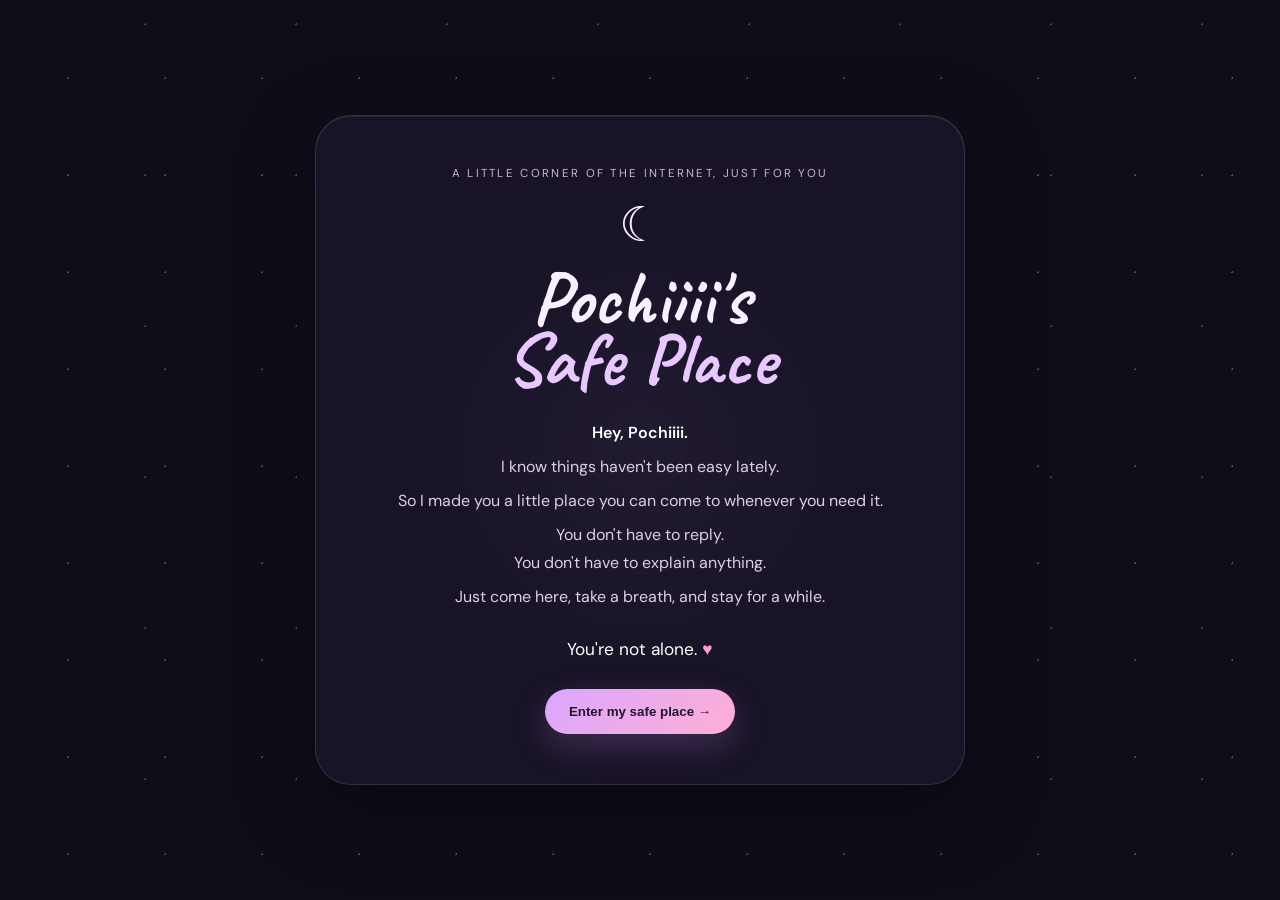
==== index.html @ 07a93d8d "Create Pochiiii's Safe Place" ====
<!doctype html>
<html lang="en">
<head>
  <meta charset="UTF-8" />
  <meta name="viewport" content="width=device-width, initial-scale=1.0" />
  <meta name="theme-color" content="#161224" />
  <title>Pochiiii's Safe Place 🌙</title>
  <link rel="preconnect" href="https://fonts.googleapis.com">
  <link rel="preconnect" href="https://fonts.gstatic.com" crossorigin>
  <link href="https://fonts.googleapis.com/css2?family=Caveat:wght@500;600;700&family=DM+Sans:wght@400;500;600&display=swap" rel="stylesheet">
  <link rel="stylesheet" href="style.css" />
</head>
<body>
  <div class="stars" aria-hidden="true"></div>

  <main id="app">
    <section id="welcome" class="screen active">
      <div class="moon-glow"></div>
      <div class="welcome-card glass">
        <div class="tiny">a little corner of the internet, just for you</div>
        <div class="moon">☾</div>
        <h1>Pochiiii's<br><span>Safe Place</span></h1>
        <p class="lead">Hey, Pochiiii.</p>
        <p>I know things haven't been easy lately.</p>
        <p>So I made you a little place you can come to whenever you need it.</p>
        <p>You don't have to reply.<br>You don't have to explain anything.</p>
        <p>Just come here, take a breath, and stay for a while.</p>
        <p class="heart-line">You're not alone. <span>♥</span></p>
        <button class="primary" data-enter>Enter my safe place <span>→</span></button>
      </div>
    </section>

    <section id="room" class="screen">
      <div class="room-wrap">
        <div class="room-title">
          <span>POCHIiiii's room</span>
          <small>click around · there are little things hidden everywhere</small>
        </div>

        <div class="room">
          <div class="wall"></div>
          <div class="floor"></div>
          <div class="window" data-panel="windowPanel" tabindex="0" role="button">
            <div class="window-sky"><i></i><i></i><i></i><i></i><i></i></div>
            <div class="window-moon">☾</div>
            <div class="window-hills"></div>
          </div>

          <button class="photo photo1" data-panel="galleryPanel" aria-label="Open photos"><img src="assets/photos/photo-01.jpg" alt="Memory placeholder"><span>our little memories</span></button>
          <button class="photo photo2" data-panel="galleryPanel" aria-label="Open photos"><img src="assets/photos/photo-02.jpg" alt="Memory placeholder"></button>
          <button class="photo photo3" data-panel="galleryPanel" aria-label="Open photos"><img src="assets/photos/photo-03.jpg" alt="Memory placeholder"></button>

          <button class="lamp object" data-panel="lampPanel" aria-label="Click lamp">⌁<span>lamp</span></button>

          <div class="desk">
            <button class="letter-box object" data-panel="lettersPanel" aria-label="Open when letters">
              <span class="box-lid">♥</span><span class="box-body"></span>
              <b>open<br>when...</b>
            </button>
            <button class="phone object" data-panel="phonePanel" aria-label="Open phone">
              <span class="phone-screen">♡<small>tap me</small></span>
            </button>
            <button class="notebook object" data-panel="notebookPanel" aria-label="Open notebook">✎<small>little things</small></button>
          </div>

          <button class="teddy object" data-panel="hugPanel" aria-label="Hug the teddy">
            <span class="ear left"></span><span class="ear right"></span><span class="face">•ᴗ•</span><span class="body"></span>
            <small>click me</small>
          </button>

          <div class="rug"></div>
          <div class="plant">🌿</div>
          <div class="fairy-lights">· · · · · · · · ·</div>
        </div>

        <button class="exit" data-back>← leave room</button>
      </div>
    </section>
  </main>

  <div id="overlay" class="overlay">
    <div class="panel-shell">
      <button class="close" data-close aria-label="Close">×</button>
      <div id="panelContent"></div>
    </div>
  </div>

  <template id="lettersTemplate">
    <div class="panel-head"><span class="eyebrow">for the days you need a little extra love</span><h2>Open When…</h2><p>Pick one. Put your headphones on. Take your time. ♡</p></div>
    <div class="letter-grid">
      <button class="envelope" data-audio="crying"><span>♡</span><b>Open when you need to cry</b><small>there's no need to be strong all the time</small></button>
      <button class="envelope" data-audio="hug"><span>🫂</span><b>Open when you need a hug</b><small>a tiny piece of comfort, from me to you</small></button>
      <button class="envelope" data-audio="sleep"><span>☾</span><b>Open when you can't sleep</b><small>let's make the night a little softer</small></button>
      <button class="envelope" data-audio="overthinking"><span>☁</span><b>Open when you're overthinking</b><small>pause. breathe. one thing at a time.</small></button>
      <button class="envelope" data-audio="laugh"><span>✦</span><b>Open when you need to laugh</b><small>warning: stupid memories incoming</small></button>
      <button class="envelope" data-audio="alone"><span>♡</span><b>Open when you feel alone</b><small>you matter more than you know</small></button>
      <button class="envelope" data-audio="motivation"><span>★</span><b>Open when you need motivation</b><small>borrow some belief from me</small></button>
      <button class="envelope" data-audio="miss-us"><span>∞</span><b>Open when you miss our conversations</b><small>for all our nonsense and memories</small></button>
    </div>
    <p class="panel-note">🎧 Each envelope plays your personal voice recording.</p>
  </template>

  <script src="script.js"></script>
</body>
</html>
---- style.css ----
*{box-sizing:border-box}html,body{margin:0;min-height:100%;background:#100d19;color:#f8efff;font-family:"DM Sans",sans-serif}body{overflow-x:hidden}.stars{position:fixed;inset:0;pointer-events:none;background-image:radial-gradient(#fff 1px,transparent 1px),radial-gradient(#f4dfff 1px,transparent 1px);background-size:97px 97px,151px 151px;background-position:20px 30px,70px 100px;opacity:.28;animation:drift 30s linear infinite}@keyframes drift{to{background-position:140px 200px,0 20px}}.screen{display:none;min-height:100vh}.screen.active{display:flex}.glass{background:rgba(30,24,47,.66);border:1px solid rgba(255,255,255,.12);box-shadow:0 25px 80px rgba(0,0,0,.38),inset 0 1px rgba(255,255,255,.07);backdrop-filter:blur(18px)}#welcome{align-items:center;justify-content:center;padding:24px;position:relative;overflow:hidden}.moon-glow{position:absolute;width:500px;height:500px;border-radius:50%;background:radial-gradient(circle,rgba(230,197,255,.13),transparent 65%);filter:blur(8px)}.welcome-card{width:min(650px,100%);padding:50px 42px;border-radius:36px;text-align:center;position:relative;animation:rise .9s ease both}@keyframes rise{from{opacity:0;transform:translateY(25px)}to{opacity:1;transform:none}}.tiny,.eyebrow{font-size:.72rem;text-transform:uppercase;letter-spacing:.2em;color:#c9b8d7}.moon{font-size:3rem;margin:12px}.welcome-card h1{font-family:Caveat,cursive;font-size:4.7rem;line-height:.82;margin:4px 0 28px;font-weight:700}.welcome-card h1 span{color:#e9c8ff}.welcome-card p{line-height:1.7;color:#ddd0e4;margin:7px 0}.welcome-card .lead{font-weight:600;color:#fff}.heart-line{font-size:1.08rem;margin:25px 0!important;color:#fff!important}.heart-line span{color:#ff9dca}.primary{border:0;border-radius:999px;padding:15px 24px;background:linear-gradient(135deg,#d9a7ff,#ffafd4);color:#24152e;font-weight:700;cursor:pointer;box-shadow:0 12px 35px rgba(222,157,255,.2);transition:.25s}.primary:hover{transform:translateY(-3px);box-shadow:0 18px 40px rgba(222,157,255,.32)}.room-wrap{width:min(1180px,100%);margin:auto;padding:28px 18px}.room-title{text-align:center;margin-bottom:15px}.room-title span{font-family:Caveat;font-size:2rem;color:#f1d7ff}.room-title small{display:block;color:#9e90ab;font-size:.7rem;letter-spacing:.08em}.room{position:relative;width:100%;aspect-ratio:16/10;min-height:600px;border-radius:34px;overflow:hidden;border:1px solid rgba(255,255,255,.1);box-shadow:0 30px 90px rgba(0,0,0,.45);background:#20172d}.wall{position:absolute;inset:0 0 35%;background:linear-gradient(145deg,#2a2038,#171326)}.floor{position:absolute;inset:65% 0 0;background:repeating-linear-gradient(90deg,#17111e 0 80px,#1d1527 80px 160px)}.window{position:absolute;right:8%;top:7%;width:27%;height:46%;border:9px solid #3b2b48;border-radius:16px;background:#080917;box-shadow:0 0 50px rgba(117,88,180,.2);cursor:pointer;overflow:hidden}.window-sky{position:absolute;inset:0;background:linear-gradient(#090b1f,#161737)}.window-sky i{position:absolute;width:3px;height:3px;background:#fff;border-radius:50%}.window-sky i:nth-child(1){left:20%;top:20%}.window-sky i:nth-child(2){left:65%;top:30%}.window-sky i:nth-child(3){left:40%;top:48%}.window-sky i:nth-child(4){left:78%;top:65%}.window-sky i:nth-child(5){left:15%;top:68%}.window-moon{position:absolute;right:16%;top:14%;font-size:3rem;color:#f7e8ff}.window-hills{position:absolute;bottom:-8%;left:-10%;width:120%;height:35%;background:#0c0c19;border-radius:50% 50% 0 0}.photo{position:absolute;border:8px solid #f2e8da;background:#eee1d0;padding:0 0 6px;width:15%;box-shadow:0 12px 24px #0005;cursor:pointer;transition:.25s}.photo:hover{transform:scale(1.05) rotate(0deg);z-index:4}.photo img{display:block;width:100%;aspect-ratio:1/1;object-fit:cover;background:#9a7ba5}.photo span{font-family:Caveat;color:#49394b;font-size:1rem}.photo1{left:9%;top:10%;transform:rotate(-7deg)}.photo2{left:25%;top:9%;transform:rotate(5deg)}.photo3{left:18%;top:33%;transform:rotate(-3deg)}.desk{position:absolute;left:8%;bottom:13%;width:53%;height:18%;background:#3a2734;border-radius:12px 12px 4px 4px;box-shadow:0 18px 30px #0005}.desk:after{content:"";position:absolute;left:8%;right:8%;bottom:-45px;height:50px;background:#271b28;clip-path:polygon(0 0,8% 0,12% 100%,4% 100%,96% 100%,88% 0,100% 0,100% 100%,0 100%)}.object{cursor:pointer;border:0;background:none}.letter-box{position:absolute;left:10%;top:-55px;width:120px;height:80px}.box-body{display:block;position:absolute;bottom:0;left:0;width:120px;height:62px;background:#b86b8e;border-radius:7px;box-shadow:0 10px 18px #0004}.box-lid{position:absolute;z-index:2;left:0;top:0;width:120px;height:40px;background:#d18bad;clip-path:polygon(0 0,100% 0,50% 100%);color:#fff;padding-top:8px}.letter-box b{position:relative;z-index:3;color:#fff;font-family:Caveat;font-size:1.05rem;top:31px;display:block;transform:rotate(-3deg)}.phone{position:absolute;right:23%;top:-64px;width:62px;height:110px;border-radius:13px;background:#0d0b12;border:3px solid #4b3a52;box-shadow:0 8px 18px #0007}.phone-screen{display:flex;align-items:center;justify-content:center;flex-direction:column;height:100%;color:#ffb6dc;font-size:1.5rem}.phone-screen small{font-size:.45rem;color:#bcaac5}.notebook{position:absolute;right:7%;top:-50px;width:100px;height:72px;background:#e5c7d5;color:#4b3344;transform:rotate(4deg);font-family:Caveat;font-size:2rem;border-radius:4px}.notebook small{display:block;font-size:.8rem}.teddy{position:absolute;right:11%;bottom:10%;width:130px;height:150px}.teddy .face{position:absolute;left:27px;top:42px;width:76px;height:70px;border-radius:50%;background:#c18a68;color:#39251e;z-index:2;padding-top:22px;font-size:1.2rem}.teddy .body{position:absolute;left:18px;top:87px;width:94px;height:65px;background:#a87357;border-radius:45% 45% 25% 25%}.ear{position:absolute;top:32px;width:30px;height:30px;border-radius:50%;background:#a87357;z-index:1}.ear.left{left:22px}.ear.right{right:22px}.teddy small{position:absolute;bottom:-16px;left:38px;color:#c5a9c9;font-size:.65rem}.lamp{position:absolute;right:8%;top:-105px;color:#f5d4a5;font-size:6rem;transform:rotate(90deg)}.lamp span{display:block;transform:rotate(-90deg);font-size:.6rem;color:#9c8ca5}.plant{position:absolute;left:4%;bottom:5%;font-size:5rem}.rug{position:absolute;left:18%;bottom:3%;width:42%;height:12%;background:#3c2844;border-radius:50%;box-shadow:0 0 0 8px #2a1d30}.fairy-lights{position:absolute;top:3%;left:0;right:0;text-align:center;letter-spacing:28px;color:#f4c9ff;text-shadow:0 0 12px #f4c9ff;font-size:1.2rem}.exit{display:block;margin:18px auto;border:0;background:none;color:#aa9ab5;cursor:pointer}.overlay{position:fixed;inset:0;background:rgba(8,6,14,.82);backdrop-filter:blur(12px);z-index:20;display:none;padding:25px;overflow:auto}.overlay.open{display:block}.panel-shell{width:min(950px,100%);margin:3vh auto;padding:38px;border-radius:30px;background:linear-gradient(145deg,#21182d,#15111f);border:1px solid #ffffff16;box-shadow:0 30px 100px #0008;position:relative}.close{position:absolute;right:18px;top:14px;border:0;background:#ffffff10;color:#fff;width:36px;height:36px;border-radius:50%;font-size:1.5rem;cursor:pointer}.panel-head{text-align:center;margin-bottom:25px}.panel-head h2{font-family:Caveat;font-size:3.5rem;margin:4px 0;color:#f3d8ff}.panel-head p{color:#b8aabd}.letter-grid{display:grid;grid-template-columns:repeat(2,1fr);gap:14px}.envelope{text-align:left;padding:20px;border:1px solid #ffffff12;background:#ffffff07;border-radius:18px;color:#fff;cursor:pointer;transition:.25s}.envelope:hover{transform:translateY(-3px);background:#ffffff0d;border-color:#e0a8ff44}.envelope span{font-size:1.5rem}.envelope b{display:block;margin:9px 0 5px;font-size:.95rem}.envelope small{color:#a99bad;line-height:1.5}.panel-note{text-align:center;color:#9f91a7;font-size:.78rem;margin-top:22px}.gallery{display:grid;grid-template-columns:repeat(2,1fr);gap:18px}.gallery figure{margin:0;background:#ffffff08;padding:10px;border-radius:16px}.gallery img{width:100%;display:block;border-radius:10px}.gallery figcaption{font-family:Caveat;font-size:1.2rem;color:#d6c4dc;padding:8px 3px}.pages{font-family:Caveat;font-size:1.55rem;line-height:1.5;color:#eaddec}.page{padding:25px;border-bottom:1px dashed #ffffff22}.audio-card{max-width:600px;margin:30px auto;text-align:center}.audio-card .big{font-size:4rem}.audio-card h3{font-family:Caveat;font-size:2.5rem;margin:8px}.audio-card audio{width:100%;margin:20px 0}.audio-card p{color:#b9acbf}.big-hug{text-align:center;padding:50px}.big-hug .hug{font-size:7rem;animation:pulse 1.5s ease-in-out infinite}@keyframes pulse{50%{transform:scale(1.12)}}.big-hug h2,.night h2{font-family:Caveat;font-size:3.2rem}.night{min-height:60vh;border-radius:20px;background:radial-gradient(circle at 75% 25%,#8a6ba455,transparent 20%),linear-gradient(#08091b,#17122c);padding:60px 30px;text-align:center;overflow:hidden;position:relative}.night p{max-width:600px;margin:20px auto;color:#d6cadf;line-height:1.8}.chat{max-width:520px;margin:auto;display:grid;gap:10px}.bubble{padding:12px 16px;border-radius:18px;background:#ffffff0b;width:max-content;max-width:85%;text-align:left}.bubble.me{margin-left:auto;background:#b982b922}.tip{color:#988aa0;font-size:.75rem;margin-top:20px}@media(max-width:800px){.room{aspect-ratio:auto;height:700px}.window{width:35%;height:35%}.photo{width:22%}.photo3{left:27%;top:30%}.desk{width:65%}.teddy{right:5%}.plant{font-size:3.5rem}.letter-grid,.gallery{grid-template-columns:1fr}.welcome-card{padding:35px 24px}.welcome-card h1{font-size:3.8rem}.panel-shell{padding:28px 18px}.lamp{display:none}}@media(max-width:500px){.room{height:650px}.photo1{left:6%}.photo2{left:31%}.photo3{left:18%;top:31%}.desk{left:5%;width:72%}.letter-box{transform:scale(.85);transform-origin:left bottom}.phone{right:16%;transform:scale(.85)}.notebook{right:2%;transform:rotate(4deg) scale(.8)}.window{right:5%;width:40%}.teddy{right:0;transform:scale(.8);transform-origin:bottom right}.plant{left:1%;bottom:3%}}
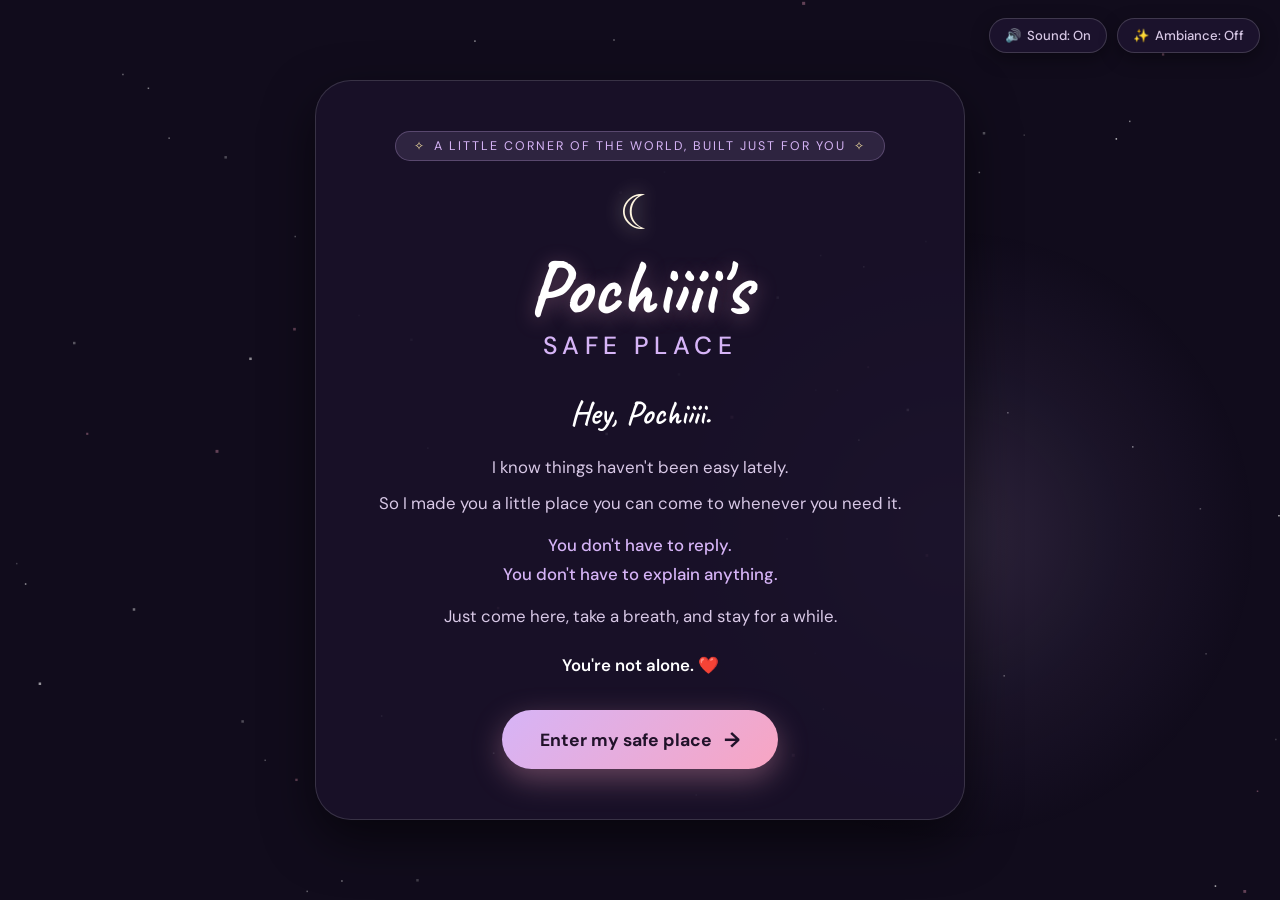
==== commit 6a8150ee: "Rename index (2).html to index.html" ====
--- a/index.html
+++ b/index.html
@@ -1,103 +1,568 @@
-<!doctype html>
+<!DOCTYPE html>
 <html lang="en">
 <head>
   <meta charset="UTF-8" />
-  <meta name="viewport" content="width=device-width, initial-scale=1.0" />
-  <meta name="theme-color" content="#161224" />
-  <title>Pochiiii's Safe Place 🌙</title>
+  <meta name="viewport" content="width=device-width, initial-scale=1.0, maximum-scale=1.0, user-scalable=no" />
+  <meta name="theme-color" content="#120c1f" />
+  <title>🌙 Pochiiii's Safe Place</title>
+
+  <!-- Google Fonts: Caveat (warm handwriting), DM Sans (clean text), Playfair Display (cinematic serif) -->
   <link rel="preconnect" href="https://fonts.googleapis.com">
   <link rel="preconnect" href="https://fonts.gstatic.com" crossorigin>
-  <link href="https://fonts.googleapis.com/css2?family=Caveat:wght@500;600;700&family=DM+Sans:wght@400;500;600&display=swap" rel="stylesheet">
+  <link href="https://fonts.googleapis.com/css2?family=Caveat:wght@500;600;700&family=DM+Sans:ital,wght@0,400;0,500;0,600;0,700;1,400&family=Playfair+Display:ital,wght@0,600;1,400&display=swap" rel="stylesheet">
+
   <link rel="stylesheet" href="style.css" />
 </head>
-<body>
-  <div class="stars" aria-hidden="true"></div>
+<body class="lamp-off">
+  <!-- Interactive Canvas: Twinkling Night Sky & Warm Floating Dust Motes -->
+  <canvas id="starCanvas" class="stars-bg" aria-hidden="true"></canvas>
+
+  <!-- Floating Audio Controls (Top Right) -->
+  <aside class="global-controls" aria-label="Audio and ambiance controls">
+    <button id="soundToggleBtn" class="pill-btn sound-btn" aria-label="Toggle Sound Effects" title="Toggle gentle sound effects">
+      <span class="icon">🔊</span>
+      <span class="label">Sound: On</span>
+    </button>
+    <button id="ambientToggleBtn" class="pill-btn ambient-btn" aria-label="Toggle Night Ambiance" title="Toggle cozy rain & night ambiance">
+      <span class="icon">✨</span>
+      <span class="label">Ambiance: Off</span>
+    </button>
+  </aside>
 
   <main id="app">
-    <section id="welcome" class="screen active">
-      <div class="moon-glow"></div>
-      <div class="welcome-card glass">
-        <div class="tiny">a little corner of the internet, just for you</div>
-        <div class="moon">☾</div>
-        <h1>Pochiiii's<br><span>Safe Place</span></h1>
-        <p class="lead">Hey, Pochiiii.</p>
-        <p>I know things haven't been easy lately.</p>
-        <p>So I made you a little place you can come to whenever you need it.</p>
-        <p>You don't have to reply.<br>You don't have to explain anything.</p>
-        <p>Just come here, take a breath, and stay for a while.</p>
-        <p class="heart-line">You're not alone. <span>♥</span></p>
-        <button class="primary" data-enter>Enter my safe place <span>→</span></button>
+    <!-- ========================================== -->
+    <!-- 1. OPENING SCREEN                          -->
+    <!-- ========================================== -->
+    <section id="welcomeScreen" class="screen active" aria-label="Welcome screen">
+      <div class="moon-ambient-halo" aria-hidden="true"></div>
+
+      <div class="welcome-card glassmorphism">
+        <div class="badge-tag">
+          <span class="sparkle">✧</span>
+          <span>A little corner of the world, built just for you</span>
+          <span class="sparkle">✧</span>
+        </div>
+
+        <div class="crescent-moon-icon" aria-hidden="true">☾</div>
+
+        <h1 class="welcome-title">
+          <span class="handwritten-title">Pochiiii's</span>
+          <span class="serif-title">Safe Place</span>
+        </h1>
+
+        <div class="welcome-text-flow">
+          <p class="greeting-lead">Hey, Pochiiii.</p>
+          <p>I know things haven't been easy lately.</p>
+          <p>So I made you a little place you can come to whenever you need it.</p>
+          <p class="soft-break">You don't have to reply.<br>You don't have to explain anything.</p>
+          <p>Just come here, take a breath, and stay for a while.</p>
+          <p class="comfort-highlight">You're not alone. <span class="heart-pulse">❤️</span></p>
+        </div>
+
+        <button id="enterRoomBtn" class="primary-glow-btn" data-enter aria-label="Enter my safe place">
+          <span class="btn-text">Enter my safe place</span>
+          <span class="btn-arrow">→</span>
+          <span class="btn-shimmer" aria-hidden="true"></span>
+        </button>
       </div>
     </section>
 
-    <section id="room" class="screen">
-      <div class="room-wrap">
-        <div class="room-title">
-          <span>POCHIiiii's room</span>
-          <small>click around · there are little things hidden everywhere</small>
-        </div>
-
-        <div class="room">
-          <div class="wall"></div>
-          <div class="floor"></div>
-          <div class="window" data-panel="windowPanel" tabindex="0" role="button">
-            <div class="window-sky"><i></i><i></i><i></i><i></i><i></i></div>
-            <div class="window-moon">☾</div>
-            <div class="window-hills"></div>
-          </div>
-
-          <button class="photo photo1" data-panel="galleryPanel" aria-label="Open photos"><img src="assets/photos/photo-01.jpg" alt="Memory placeholder"><span>our little memories</span></button>
-          <button class="photo photo2" data-panel="galleryPanel" aria-label="Open photos"><img src="assets/photos/photo-02.jpg" alt="Memory placeholder"></button>
-          <button class="photo photo3" data-panel="galleryPanel" aria-label="Open photos"><img src="assets/photos/photo-03.jpg" alt="Memory placeholder"></button>
-
-          <button class="lamp object" data-panel="lampPanel" aria-label="Click lamp">⌁<span>lamp</span></button>
-
-          <div class="desk">
-            <button class="letter-box object" data-panel="lettersPanel" aria-label="Open when letters">
-              <span class="box-lid">♥</span><span class="box-body"></span>
-              <b>open<br>when...</b>
+    <!-- ========================================== -->
+    <!-- 2. COZY INTERACTIVE ROOM                   -->
+    <!-- ========================================== -->
+    <section id="roomScreen" class="screen" aria-label="Pochiiii's interactive room">
+      <div class="room-wrapper">
+
+        <!-- Room Header Navigation -->
+        <header class="room-nav-header">
+          <div class="room-title-badge">
+            <span class="room-title-text">🌙 Pochiiii's Room</span>
+            <span class="room-subtitle-text">explore by clicking anything in the room · discover little secrets</span>
+          </div>
+          <button id="exitRoomBtn" class="pill-btn back-to-stars-btn" data-back aria-label="Leave room to night sky">
+            <span>← Night sky</span>
+          </button>
+        </header>
+
+        <!-- 3D Diorama Room Stage with Mouse Parallax -->
+        <div id="interactiveRoom" class="room-stage" role="region" aria-label="Interactive cozy room">
+
+          <!-- Layered Architecture & Walls -->
+          <div class="room-architecture" aria-hidden="true">
+            <div class="wall-surface">
+              <div class="wall-wainscoting"></div>
+              <div class="wall-shadow-vignette"></div>
+            </div>
+
+            <!-- Soft Moonlight Ray Cutting Across the Room -->
+            <div class="moonlight-beam"></div>
+
+            <!-- Dynamic Bedside Lamp Ambient Glow -->
+            <div class="lamp-ambient-glow" id="lampGlow"></div>
+
+            <!-- Rich Timber Floor -->
+            <div class="floor-surface">
+              <div class="floor-baseboard"></div>
+              <div class="floor-plank-grid"></div>
+              <div class="floor-reflection-sheen"></div>
+            </div>
+          </div>
+
+          <!-- Hanging Fairy Lights with Warm Flickering Bulbs -->
+          <div class="fairy-lights-banner" aria-hidden="true">
+            <svg class="wire-svg" viewBox="0 0 1000 80" preserveAspectRatio="none">
+              <path d="M0,20 Q250,70 500,28 T1000,32" fill="none" stroke="rgba(255,225,180,0.3)" stroke-width="2"/>
+            </svg>
+            <div class="bulb-cluster" style="left: 10%; top: 30px;"><div class="bulb b1"></div><div class="bulb-halo"></div></div>
+            <div class="bulb-cluster" style="left: 22%; top: 48px;"><div class="bulb b2"></div><div class="bulb-halo"></div></div>
+            <div class="bulb-cluster" style="left: 36%; top: 44px;"><div class="bulb b3"></div><div class="bulb-halo"></div></div>
+            <div class="bulb-cluster" style="left: 50%; top: 28px;"><div class="bulb b4"></div><div class="bulb-halo"></div></div>
+            <div class="bulb-cluster" style="left: 64%; top: 38px;"><div class="bulb b5"></div><div class="bulb-halo"></div></div>
+            <div class="bulb-cluster" style="left: 78%; top: 32px;"><div class="bulb b6"></div><div class="bulb-halo"></div></div>
+            <div class="bulb-cluster" style="left: 90%; top: 29px;"><div class="bulb b7"></div><div class="bulb-halo"></div></div>
+          </div>
+
+          <!-- 1. 🌙 Interactive French Window -->
+          <button class="room-object window-frame" id="objWindow" data-action="open-window" aria-label="Look outside window into peaceful night sky">
+            <div class="window-panes">
+              <div class="window-sky-view">
+                <span class="win-star s1">✦</span>
+                <span class="win-star s2">·</span>
+                <span class="win-star s3">✦</span>
+                <span class="win-star s4">·</span>
+                <div class="win-moon">☾</div>
+                <div class="win-cloud c1"></div>
+                <div class="win-cloud c2"></div>
+                <div class="shooting-star-preview"></div>
+              </div>
+              <div class="window-frame-bars"></div>
+              <div class="window-sill">
+                <div class="window-plant">🌱</div>
+              </div>
+            </div>
+            <span class="object-tooltip">Look outside 🌙</span>
+          </button>
+
+          <!-- 2. 📸 Polaroid Memory Wall (Hung with Clips) -->
+          <div class="photo-wall-cluster" aria-label="Polaroid memory wall">
+            <div class="polaroid-twine-line" aria-hidden="true"></div>
+
+            <button class="polaroid-pin polaroid-1" data-action="open-gallery" aria-label="View photo memories: Late Night Talks">
+              <div class="pin-clip"></div>
+              <div class="polaroid-photo">
+                <img src="assets/photos/photo-01.jpg" alt="Memory preview 1" loading="lazy" />
+              </div>
+              <span class="polaroid-caption">late night talks ♡</span>
             </button>
-            <button class="phone object" data-panel="phonePanel" aria-label="Open phone">
-              <span class="phone-screen">♡<small>tap me</small></span>
+
+            <button class="polaroid-pin polaroid-2" data-action="open-gallery" aria-label="View photo memories: Stargazing">
+              <div class="pin-clip"></div>
+              <div class="polaroid-photo">
+                <img src="assets/photos/photo-02.jpg" alt="Memory preview 2" loading="lazy" />
+              </div>
+              <span class="polaroid-caption">remember this? ✨</span>
             </button>
-            <button class="notebook object" data-panel="notebookPanel" aria-label="Open notebook">✎<small>little things</small></button>
-          </div>
-
-          <button class="teddy object" data-panel="hugPanel" aria-label="Hug the teddy">
-            <span class="ear left"></span><span class="ear right"></span><span class="face">•ᴗ•</span><span class="body"></span>
-            <small>click me</small>
+
+            <button class="polaroid-pin polaroid-3" data-action="open-gallery" aria-label="View photo memories: Sunset ocean">
+              <div class="pin-clip"></div>
+              <div class="polaroid-photo">
+                <img src="assets/photos/photo-04.jpg" alt="Memory preview 3" loading="lazy" />
+              </div>
+              <span class="polaroid-caption">our memories 📸</span>
+            </button>
+          </div>
+
+          <!-- Cozy Wooden Desk with Warm Shadow -->
+          <div class="desk-station" aria-label="Desk area">
+            <div class="desk-surface">
+
+              <!-- 3. 💌 Open When Keepsake Box -->
+              <button class="room-object letter-box" id="objLetters" data-action="open-letters" aria-label="Open When Box with 8 audio letters">
+                <div class="box-lid">
+                  <div class="box-ribbon-bow">🎀</div>
+                </div>
+                <div class="box-casing">
+                  <span class="box-label">Open When...</span>
+                </div>
+                <span class="object-badge">8 notes</span>
+                <span class="object-tooltip">Open When Box 💌</span>
+              </button>
+
+              <!-- 4. 📱 Smartphone with Live Notification Ping -->
+              <button class="room-object desk-phone" id="objPhone" data-action="open-phone" aria-label="Open phone to read our chat">
+                <div class="phone-casing">
+                  <div class="phone-screen-glance">
+                    <span class="chat-notch"></span>
+                    <span class="chat-preview-bubble">“Are you free?”</span>
+                    <span class="chat-dot-ping"></span>
+                  </div>
+                </div>
+                <span class="object-tooltip">Check phone 📱</span>
+              </button>
+
+              <!-- 5. 📖 Notebook ("Little Things") -->
+              <button class="room-object notebook-journal" id="objNotebook" data-action="open-notebook" aria-label="Open Little Things handwritten notebook">
+                <div class="journal-cover">
+                  <span class="journal-ribbon"></span>
+                  <span class="journal-pen">✏️</span>
+                  <div class="journal-label">
+                    <span>Little Things</span>
+                    <small>tap to read</small>
+                  </div>
+                </div>
+                <span class="object-tooltip">Little Things Notebook 📖</span>
+              </button>
+
+              <!-- Steaming Tea Mug -->
+              <div class="desk-decorations" aria-hidden="true">
+                <div class="steaming-cup" title="Warm chamomile tea">
+                  <span class="steam s1">~</span>
+                  <span class="steam s2">~</span>
+                  <span class="cup">🍵</span>
+                </div>
+              </div>
+            </div>
+
+            <div class="desk-drawers" aria-hidden="true">
+              <div class="drawer-handle d1"></div>
+              <div class="drawer-handle d2"></div>
+            </div>
+          </div>
+
+          <!-- 6. 🕯️ Cozy Bedside Lamp (Interactive Lighting Switch) -->
+          <button class="room-object bedside-lamp" id="objLamp" data-action="toggle-lamp" aria-label="Click lamp to switch warm lighting on or off">
+            <div class="lamp-shade">
+              <div class="lamp-bulb-core"></div>
+            </div>
+            <div class="lamp-stand"></div>
+            <div class="lamp-base"></div>
+            <div class="lamp-switch-cord" title="Click to pull switch"></div>
+            <span class="object-tooltip">Lamp (Click to switch light) 🕯️</span>
           </button>
 
-          <div class="rug"></div>
-          <div class="plant">🌿</div>
-          <div class="fairy-lights">· · · · · · · · ·</div>
-        </div>
-
-        <button class="exit" data-back>← leave room</button>
+          <!-- Floating Sticky Note from Lamp (Revealed on click) -->
+          <div class="lamp-sticky-note" id="lampStickyNote" aria-hidden="true">
+            <button class="sticky-close" id="closeStickyBtn" aria-label="Close note">×</button>
+            <div class="sticky-pin">📍</div>
+            <p class="sticky-lead">You're allowed to rest.</p>
+            <p>You don't have to solve everything tonight.</p>
+            <p class="sticky-footer">One small step is still a step. 🌷</p>
+          </div>
+
+          <!-- 7. 🧸 Teddy Bear (Emergency Hug Plush) -->
+          <button class="room-object cuddly-teddy" id="objTeddy" data-action="open-hug" aria-label="Hug the teddy bear">
+            <div class="teddy-ears">
+              <span class="ear left-ear"></span>
+              <span class="ear right-ear"></span>
+            </div>
+            <div class="teddy-head">
+              <span class="eye left-eye">•</span>
+              <span class="teddy-snout">
+                <span class="nose">▲</span>
+                <span class="smile">ᴗ</span>
+              </span>
+              <span class="eye right-eye">•</span>
+              <span class="blush left-blush"></span>
+              <span class="blush right-blush"></span>
+            </div>
+            <div class="teddy-torso">
+              <span class="heart-patch">♡</span>
+            </div>
+            <div class="teddy-paws">
+              <span class="paw left-paw"></span>
+              <span class="paw right-paw"></span>
+            </div>
+            <span class="teddy-bubble-hint">Need a hug? 🫂</span>
+            <span class="object-tooltip">Teddy Bear 🧸</span>
+          </button>
+
+          <!-- Cozy Floor Rug & Potted Fern -->
+          <div class="cozy-rug" aria-hidden="true"></div>
+
+          <div class="floor-plant" aria-hidden="true">
+            <div class="plant-leaves">🌿</div>
+            <div class="plant-pot">🪴</div>
+          </div>
+
+          <!-- 8. ✨ HIDDEN SECRET EASTER EGG (Discreet Star by the Floorboards) -->
+          <button class="hidden-secret-star" id="secretStarObj" data-action="open-secret" aria-label="A tiny mysterious glowing star">
+            <span class="secret-twinkle">✦</span>
+            <span class="object-tooltip">A little secret... ✨</span>
+          </button>
+
+        </div> <!-- /interactiveRoom -->
+
+        <!-- Mobile Touch Shelf for Easy Smartphone Access -->
+        <nav class="mobile-quick-shelf" aria-label="Quick room navigation for mobile">
+          <button class="quick-pill" data-action="open-gallery"><span>📸</span> Photos</button>
+          <button class="quick-pill" data-action="open-letters"><span>💌</span> Open When</button>
+          <button class="quick-pill" data-action="open-notebook"><span>📖</span> Notebook</button>
+          <button class="quick-pill" data-action="open-phone"><span>📱</span> Chat</button>
+          <button class="quick-pill" data-action="open-hug"><span>🧸</span> Hug</button>
+          <button class="quick-pill" data-action="open-window"><span>🌙</span> Window</button>
+        </nav>
+
       </div>
     </section>
   </main>
 
-  <div id="overlay" class="overlay">
-    <div class="panel-shell">
-      <button class="close" data-close aria-label="Close">×</button>
-      <div id="panelContent"></div>
+  <!-- ========================================== -->
+  <!-- MODALS & FULL-SCREEN OVERLAYS              -->
+  <!-- ========================================== -->
+  <div id="modalOverlay" class="modal-overlay" aria-hidden="true">
+    <div class="modal-container" role="dialog" aria-modal="true">
+      <button class="modal-close-btn" id="modalCloseBtn" aria-label="Close modal">×</button>
+      <div id="modalDynamicBody" class="modal-body"></div>
     </div>
   </div>
 
+  <!-- Floating Heart Shower Container (For Teddy Hug) -->
+  <div id="heartContainer" class="heart-burst-layer" aria-hidden="true"></div>
+
+  <!-- ========================================== -->
+  <!-- TEMPLATES FOR DYNAMIC EXPERIENCES          -->
+  <!-- ========================================== -->
+
+  <!-- Template: Memory Scrapbook Gallery -->
+  <template id="galleryTemplate">
+    <div class="gallery-experience">
+      <div class="experience-header">
+        <span class="eyebrow-chip">✦ Scrapbook Of Us ✦</span>
+        <h2 class="handwritten-heading">Memory Wall</h2>
+        <p class="experience-subtext">Clicking a photo brought you here. Take your time and scroll slowly through these little pieces of warmth. ♡</p>
+      </div>
+
+      <div class="scrapbook-gallery-flow" id="scrapbookContainer"></div>
+
+      <p class="scrapbook-footer-note">
+        ✨ <em>"The best memories never fade — they keep us warm whenever the world feels a little cold."</em>
+      </p>
+    </div>
+  </template>
+
+  <!-- Template: Open When 8 Envelopes Box -->
   <template id="lettersTemplate">
-    <div class="panel-head"><span class="eyebrow">for the days you need a little extra love</span><h2>Open When…</h2><p>Pick one. Put your headphones on. Take your time. ♡</p></div>
-    <div class="letter-grid">
-      <button class="envelope" data-audio="crying"><span>♡</span><b>Open when you need to cry</b><small>there's no need to be strong all the time</small></button>
-      <button class="envelope" data-audio="hug"><span>🫂</span><b>Open when you need a hug</b><small>a tiny piece of comfort, from me to you</small></button>
-      <button class="envelope" data-audio="sleep"><span>☾</span><b>Open when you can't sleep</b><small>let's make the night a little softer</small></button>
-      <button class="envelope" data-audio="overthinking"><span>☁</span><b>Open when you're overthinking</b><small>pause. breathe. one thing at a time.</small></button>
-      <button class="envelope" data-audio="laugh"><span>✦</span><b>Open when you need to laugh</b><small>warning: stupid memories incoming</small></button>
-      <button class="envelope" data-audio="alone"><span>♡</span><b>Open when you feel alone</b><small>you matter more than you know</small></button>
-      <button class="envelope" data-audio="motivation"><span>★</span><b>Open when you need motivation</b><small>borrow some belief from me</small></button>
-      <button class="envelope" data-audio="miss-us"><span>∞</span><b>Open when you miss our conversations</b><small>for all our nonsense and memories</small></button>
-    </div>
-    <p class="panel-note">🎧 Each envelope plays your personal voice recording.</p>
+    <div class="letters-experience">
+      <div class="experience-header">
+        <span class="eyebrow-chip">✦ For The Days You Need A Little Extra Love ✦</span>
+        <h2 class="handwritten-heading">Open When…</h2>
+        <p class="experience-subtext">Pick the one your heart needs most right now. Put your headphones on, take a deep breath, and let these words be with you. ♡</p>
+      </div>
+
+      <div class="envelopes-grid" id="envelopesGrid"></div>
+
+      <div class="letters-reminder-banner">
+        <span class="headphone-icon">🎧</span>
+        <span>Each envelope opens a private voice note recorded just for you.</span>
+      </div>
+    </div>
+  </template>
+
+  <!-- Template: Dedicated Voice Note Player Screen -->
+  <template id="audioPlayerTemplate">
+    <div class="audio-experience">
+      <button class="back-to-envelopes-btn" id="backToEnvelopesBtn" aria-label="Back to envelopes">
+        ← Back to envelopes
+      </button>
+
+      <div class="voice-card glassmorphism">
+        <div class="envelope-badge-icon" id="audioIcon">💌</div>
+        <span class="eyebrow-chip">Personal Voice Note</span>
+        <h3 class="handwritten-heading-medium" id="audioTitle">Open When You Need A Hug</h3>
+
+        <div class="personal-audio-message" id="audioPersonalMessage">
+          "Take your time. Put your headphones on. I'm right here with you. ♡"
+        </div>
+
+        <!-- Canvas Audio Waveform Visualizer -->
+        <div class="waveform-container">
+          <canvas id="waveformCanvas" width="480" height="90" aria-label="Audio visualizer waveform"></canvas>
+        </div>
+
+        <!-- Custom Audio Player Controller -->
+        <div class="custom-player-controls">
+          <audio id="actualAudio" preload="none"></audio>
+
+          <div class="playback-timeline">
+            <span class="time-label" id="currentTimeLabel">0:00</span>
+            <div class="progress-bar-wrapper" id="progressTrack">
+              <div class="progress-fill" id="progressFill"></div>
+              <div class="progress-scrubber" id="progressScrubber"></div>
+            </div>
+            <span class="time-label" id="durationTimeLabel">0:00</span>
+          </div>
+
+          <div class="player-button-row">
+            <button class="player-action-btn secondary" id="restartAudioBtn" title="Restart recording">
+              ↺ 0s
+            </button>
+
+            <button class="player-action-btn play-main" id="playPauseAudioBtn" aria-label="Play voice note">
+              <span id="playIcon">▶</span>
+            </button>
+
+            <button class="player-action-btn secondary" id="audioSpeedBtn" title="Audio Speed">
+              1.0x
+            </button>
+          </div>
+
+          <div class="audio-status-feedback" id="audioStatusFeedback">
+            <small>Click Play to listen. (If your MP3 file is still to be added, a gentle synthesizer lullaby plays as a cozy placeholder!)</small>
+          </div>
+        </div>
+
+        <p class="voice-signoff">♡ from your best friend</p>
+      </div>
+    </div>
+  </template>
+
+  <!-- Template: Teddy Bear Internet Hug -->
+  <template id="hugTemplate">
+    <div class="hug-experience">
+      <div class="hug-teddy-visual">
+        <div class="giant-cuddly-teddy">
+          <div class="teddy-face-large">
+            <span class="hug-eyes">•ᴗ•</span>
+            <span class="hug-blush"></span>
+          </div>
+          <div class="hug-arms hugging"></div>
+        </div>
+      </div>
+
+      <div class="hug-text-block">
+        <h2 class="handwritten-heading">Come here, Pochiiii. 🫂</h2>
+        <p class="hug-lead">Consider this your emergency internet hug.</p>
+        <p class="hug-body">
+          You don't have to carry the whole world on your shoulders today.
+          Take a deep breath, loosen your jaw, drop your shoulders, and stay right here as long as you need.
+        </p>
+        <p class="hug-comfort">You are safe. You are cared for. Always. ♡</p>
+      </div>
+
+      <button id="sendAnotherHugBtn" class="primary-glow-btn hug-btn">
+        <span>Send more warmth & hugs 💕</span>
+      </button>
+    </div>
+  </template>
+
+  <!-- Template: Little Things Notebook -->
+  <template id="notebookTemplate">
+    <div class="notebook-experience">
+      <div class="notebook-spine-binding"></div>
+      <div class="notebook-booklet">
+        <div class="notebook-header-bar">
+          <span class="doodle-flower">🌸</span>
+          <h2 class="handwritten-heading notebook-title">Little Things</h2>
+          <span class="doodle-stars">✨</span>
+        </div>
+
+        <p class="notebook-instruction">Things I hope you keep in your heart, especially on the harder days:</p>
+
+        <div class="notebook-ruled-pages" id="notebookPagesContainer"></div>
+
+        <div class="notebook-footer-doodle">
+          <span>✎ written with love, always.</span>
+        </div>
+      </div>
+    </div>
+  </template>
+
+  <!-- Template: Phone Chat Simulator -->
+  <template id="phoneTemplate">
+    <div class="phone-experience">
+      <div class="phone-device-shell">
+        <div class="phone-top-bar">
+          <span class="phone-time" id="chatTimeNow">11:11</span>
+          <div class="phone-speaker-camera"></div>
+          <span class="phone-battery">100% 🔋</span>
+        </div>
+
+        <div class="chat-app-header">
+          <div class="chat-avatar">🧸</div>
+          <div class="chat-contact-info">
+            <span class="contact-name">akhiiiiii 🫂</span>
+            <span class="contact-status" id="chatStatusText">online</span>
+          </div>
+        </div>
+
+        <div class="chat-messages-container" id="chatMessagesContainer"></div>
+
+        <div class="chat-typing-indicator" id="chatTypingIndicator">
+          <span class="typing-dot"></span>
+          <span class="typing-dot"></span>
+          <span class="typing-dot"></span>
+          <small>typing...</small>
+        </div>
+
+        <div class="chat-input-bar">
+          <div class="fake-input-box">
+            <span>Always here to listen...</span>
+          </div>
+          <button class="fake-send-btn" id="replayChatBtn" title="Replay conversation">↺</button>
+        </div>
+      </div>
+
+      <p class="phone-customize-hint">
+        💡 <em>This conversation is easily customized in <code>script.js</code> with your own inside jokes!</em>
+      </p>
+    </div>
+  </template>
+
+  <!-- Template: Peaceful Window Night Scene -->
+  <template id="windowTemplate">
+    <div class="peaceful-window-experience">
+      <div class="night-sky-canopy">
+        <div class="night-moon-large">☾</div>
+        <div class="night-shooting-star n1"></div>
+        <div class="night-shooting-star n2"></div>
+        <div class="floating-nebula-mist"></div>
+      </div>
+
+      <div class="night-calm-content">
+        <span class="eyebrow-chip">✦ Peaceful Starlight ✦</span>
+        <h2 class="handwritten-heading">Stay here for a minute.</h2>
+
+        <div class="night-reflections">
+          <p class="fade-line line-1">Put your phone down for a second.</p>
+          <p class="fade-line line-2">Take a slow, deep breath.</p>
+          <p class="fade-line line-3">Look at the quiet sky.</p>
+          <p class="fade-line line-4">You don't have to figure out tomorrow tonight.</p>
+          <p class="fade-line line-5 highlight-night">Whatever today was, it is allowed to end here.</p>
+        </div>
+
+        <!-- Calming Guided Breathing Circle -->
+        <div class="breathing-guide-box">
+          <div class="breathing-circle-pacer" id="breathingCircle">
+            <span class="breathing-instruction-text" id="breathingText">Breathe in...</span>
+          </div>
+          <small class="breathing-subtext">Slow, gentle breaths. 4s Inhale · 4s Hold · 4s Exhale</small>
+        </div>
+      </div>
+    </div>
+  </template>
+
+  <!-- Template: Hidden Secret Constellation Scene -->
+  <template id="secretTemplate">
+    <div class="secret-experience">
+      <div class="secret-starfield">
+        <div class="secret-constellation"></div>
+      </div>
+
+      <div class="secret-letter-card glassmorphism">
+        <div class="secret-badge">✦ You found our little secret ✦</div>
+
+        <div class="secret-letter-body">
+          <p class="secret-stanza">If life feels heavy right now,<br>you don't have to carry everything today.</p>
+          <p class="secret-stanza">Take it one day at a time.</p>
+          <p class="secret-stanza">And whenever you need a little corner of the world where you're understood...</p>
+          <p class="secret-stanza emphasis">you know where to find me. 🫶</p>
+        </div>
+
+        <div class="secret-signoff-line" id="secretSignoff">
+          — Your idiot best friend ❤️
+        </div>
+      </div>
+    </div>
   </template>
 
   <script src="script.js"></script>
--- a/style.css
+++ b/style.css
@@ -1 +1,2516 @@
-*{box-sizing:border-box}html,body{margin:0;min-height:100%;background:#100d19;color:#f8efff;font-family:"DM Sans",sans-serif}body{overflow-x:hidden}.stars{position:fixed;inset:0;pointer-events:none;background-image:radial-gradient(#fff 1px,transparent 1px),radial-gradient(#f4dfff 1px,transparent 1px);background-size:97px 97px,151px 151px;background-position:20px 30px,70px 100px;opacity:.28;animation:drift 30s linear infinite}@keyframes drift{to{background-position:140px 200px,0 20px}}.screen{display:none;min-height:100vh}.screen.active{display:flex}.glass{background:rgba(30,24,47,.66);border:1px solid rgba(255,255,255,.12);box-shadow:0 25px 80px rgba(0,0,0,.38),inset 0 1px rgba(255,255,255,.07);backdrop-filter:blur(18px)}#welcome{align-items:center;justify-content:center;padding:24px;position:relative;overflow:hidden}.moon-glow{position:absolute;width:500px;height:500px;border-radius:50%;background:radial-gradient(circle,rgba(230,197,255,.13),transparent 65%);filter:blur(8px)}.welcome-card{width:min(650px,100%);padding:50px 42px;border-radius:36px;text-align:center;position:relative;animation:rise .9s ease both}@keyframes rise{from{opacity:0;transform:translateY(25px)}to{opacity:1;transform:none}}.tiny,.eyebrow{font-size:.72rem;text-transform:uppercase;letter-spacing:.2em;color:#c9b8d7}.moon{font-size:3rem;margin:12px}.welcome-card h1{font-family:Caveat,cursive;font-size:4.7rem;line-height:.82;margin:4px 0 28px;font-weight:700}.welcome-card h1 span{color:#e9c8ff}.welcome-card p{line-height:1.7;color:#ddd0e4;margin:7px 0}.welcome-card .lead{font-weight:600;color:#fff}.heart-line{font-size:1.08rem;margin:25px 0!important;color:#fff!important}.heart-line span{color:#ff9dca}.primary{border:0;border-radius:999px;padding:15px 24px;background:linear-gradient(135deg,#d9a7ff,#ffafd4);color:#24152e;font-weight:700;cursor:pointer;box-shadow:0 12px 35px rgba(222,157,255,.2);transition:.25s}.primary:hover{transform:translateY(-3px);box-shadow:0 18px 40px rgba(222,157,255,.32)}.room-wrap{width:min(1180px,100%);margin:auto;padding:28px 18px}.room-title{text-align:center;margin-bottom:15px}.room-title span{font-family:Caveat;font-size:2rem;color:#f1d7ff}.room-title small{display:block;color:#9e90ab;font-size:.7rem;letter-spacing:.08em}.room{position:relative;width:100%;aspect-ratio:16/10;min-height:600px;border-radius:34px;overflow:hidden;border:1px solid rgba(255,255,255,.1);box-shadow:0 30px 90px rgba(0,0,0,.45);background:#20172d}.wall{position:absolute;inset:0 0 35%;background:linear-gradient(145deg,#2a2038,#171326)}.floor{position:absolute;inset:65% 0 0;background:repeating-linear-gradient(90deg,#17111e 0 80px,#1d1527 80px 160px)}.window{position:absolute;right:8%;top:7%;width:27%;height:46%;border:9px solid #3b2b48;border-radius:16px;background:#080917;box-shadow:0 0 50px rgba(117,88,180,.2);cursor:pointer;overflow:hidden}.window-sky{position:absolute;inset:0;background:linear-gradient(#090b1f,#161737)}.window-sky i{position:absolute;width:3px;height:3px;background:#fff;border-radius:50%}.window-sky i:nth-child(1){left:20%;top:20%}.window-sky i:nth-child(2){left:65%;top:30%}.window-sky i:nth-child(3){left:40%;top:48%}.window-sky i:nth-child(4){left:78%;top:65%}.window-sky i:nth-child(5){left:15%;top:68%}.window-moon{position:absolute;right:16%;top:14%;font-size:3rem;color:#f7e8ff}.window-hills{position:absolute;bottom:-8%;left:-10%;width:120%;height:35%;background:#0c0c19;border-radius:50% 50% 0 0}.photo{position:absolute;border:8px solid #f2e8da;background:#eee1d0;padding:0 0 6px;width:15%;box-shadow:0 12px 24px #0005;cursor:pointer;transition:.25s}.photo:hover{transform:scale(1.05) rotate(0deg);z-index:4}.photo img{display:block;width:100%;aspect-ratio:1/1;object-fit:cover;background:#9a7ba5}.photo span{font-family:Caveat;color:#49394b;font-size:1rem}.photo1{left:9%;top:10%;transform:rotate(-7deg)}.photo2{left:25%;top:9%;transform:rotate(5deg)}.photo3{left:18%;top:33%;transform:rotate(-3deg)}.desk{position:absolute;left:8%;bottom:13%;width:53%;height:18%;background:#3a2734;border-radius:12px 12px 4px 4px;box-shadow:0 18px 30px #0005}.desk:after{content:"";position:absolute;left:8%;right:8%;bottom:-45px;height:50px;background:#271b28;clip-path:polygon(0 0,8% 0,12% 100%,4% 100%,96% 100%,88% 0,100% 0,100% 100%,0 100%)}.object{cursor:pointer;border:0;background:none}.letter-box{position:absolute;left:10%;top:-55px;width:120px;height:80px}.box-body{display:block;position:absolute;bottom:0;left:0;width:120px;height:62px;background:#b86b8e;border-radius:7px;box-shadow:0 10px 18px #0004}.box-lid{position:absolute;z-index:2;left:0;top:0;width:120px;height:40px;background:#d18bad;clip-path:polygon(0 0,100% 0,50% 100%);color:#fff;padding-top:8px}.letter-box b{position:relative;z-index:3;color:#fff;font-family:Caveat;font-size:1.05rem;top:31px;display:block;transform:rotate(-3deg)}.phone{position:absolute;right:23%;top:-64px;width:62px;height:110px;border-radius:13px;background:#0d0b12;border:3px solid #4b3a52;box-shadow:0 8px 18px #0007}.phone-screen{display:flex;align-items:center;justify-content:center;flex-direction:column;height:100%;color:#ffb6dc;font-size:1.5rem}.phone-screen small{font-size:.45rem;color:#bcaac5}.notebook{position:absolute;right:7%;top:-50px;width:100px;height:72px;background:#e5c7d5;color:#4b3344;transform:rotate(4deg);font-family:Caveat;font-size:2rem;border-radius:4px}.notebook small{display:block;font-size:.8rem}.teddy{position:absolute;right:11%;bottom:10%;width:130px;height:150px}.teddy .face{position:absolute;left:27px;top:42px;width:76px;height:70px;border-radius:50%;background:#c18a68;color:#39251e;z-index:2;padding-top:22px;font-size:1.2rem}.teddy .body{position:absolute;left:18px;top:87px;width:94px;height:65px;background:#a87357;border-radius:45% 45% 25% 25%}.ear{position:absolute;top:32px;width:30px;height:30px;border-radius:50%;background:#a87357;z-index:1}.ear.left{left:22px}.ear.right{right:22px}.teddy small{position:absolute;bottom:-16px;left:38px;color:#c5a9c9;font-size:.65rem}.lamp{position:absolute;right:8%;top:-105px;color:#f5d4a5;font-size:6rem;transform:rotate(90deg)}.lamp span{display:block;transform:rotate(-90deg);font-size:.6rem;color:#9c8ca5}.plant{position:absolute;left:4%;bottom:5%;font-size:5rem}.rug{position:absolute;left:18%;bottom:3%;width:42%;height:12%;background:#3c2844;border-radius:50%;box-shadow:0 0 0 8px #2a1d30}.fairy-lights{position:absolute;top:3%;left:0;right:0;text-align:center;letter-spacing:28px;color:#f4c9ff;text-shadow:0 0 12px #f4c9ff;font-size:1.2rem}.exit{display:block;margin:18px auto;border:0;background:none;color:#aa9ab5;cursor:pointer}.overlay{position:fixed;inset:0;background:rgba(8,6,14,.82);backdrop-filter:blur(12px);z-index:20;display:none;padding:25px;overflow:auto}.overlay.open{display:block}.panel-shell{width:min(950px,100%);margin:3vh auto;padding:38px;border-radius:30px;background:linear-gradient(145deg,#21182d,#15111f);border:1px solid #ffffff16;box-shadow:0 30px 100px #0008;position:relative}.close{position:absolute;right:18px;top:14px;border:0;background:#ffffff10;color:#fff;width:36px;height:36px;border-radius:50%;font-size:1.5rem;cursor:pointer}.panel-head{text-align:center;margin-bottom:25px}.panel-head h2{font-family:Caveat;font-size:3.5rem;margin:4px 0;color:#f3d8ff}.panel-head p{color:#b8aabd}.letter-grid{display:grid;grid-template-columns:repeat(2,1fr);gap:14px}.envelope{text-align:left;padding:20px;border:1px solid #ffffff12;background:#ffffff07;border-radius:18px;color:#fff;cursor:pointer;transition:.25s}.envelope:hover{transform:translateY(-3px);background:#ffffff0d;border-color:#e0a8ff44}.envelope span{font-size:1.5rem}.envelope b{display:block;margin:9px 0 5px;font-size:.95rem}.envelope small{color:#a99bad;line-height:1.5}.panel-note{text-align:center;color:#9f91a7;font-size:.78rem;margin-top:22px}.gallery{display:grid;grid-template-columns:repeat(2,1fr);gap:18px}.gallery figure{margin:0;background:#ffffff08;padding:10px;border-radius:16px}.gallery img{width:100%;display:block;border-radius:10px}.gallery figcaption{font-family:Caveat;font-size:1.2rem;color:#d6c4dc;padding:8px 3px}.pages{font-family:Caveat;font-size:1.55rem;line-height:1.5;color:#eaddec}.page{padding:25px;border-bottom:1px dashed #ffffff22}.audio-card{max-width:600px;margin:30px auto;text-align:center}.audio-card .big{font-size:4rem}.audio-card h3{font-family:Caveat;font-size:2.5rem;margin:8px}.audio-card audio{width:100%;margin:20px 0}.audio-card p{color:#b9acbf}.big-hug{text-align:center;padding:50px}.big-hug .hug{font-size:7rem;animation:pulse 1.5s ease-in-out infinite}@keyframes pulse{50%{transform:scale(1.12)}}.big-hug h2,.night h2{font-family:Caveat;font-size:3.2rem}.night{min-height:60vh;border-radius:20px;background:radial-gradient(circle at 75% 25%,#8a6ba455,transparent 20%),linear-gradient(#08091b,#17122c);padding:60px 30px;text-align:center;overflow:hidden;position:relative}.night p{max-width:600px;margin:20px auto;color:#d6cadf;line-height:1.8}.chat{max-width:520px;margin:auto;display:grid;gap:10px}.bubble{padding:12px 16px;border-radius:18px;background:#ffffff0b;width:max-content;max-width:85%;text-align:left}.bubble.me{margin-left:auto;background:#b982b922}.tip{color:#988aa0;font-size:.75rem;margin-top:20px}@media(max-width:800px){.room{aspect-ratio:auto;height:700px}.window{width:35%;height:35%}.photo{width:22%}.photo3{left:27%;top:30%}.desk{width:65%}.teddy{right:5%}.plant{font-size:3.5rem}.letter-grid,.gallery{grid-template-columns:1fr}.welcome-card{padding:35px 24px}.welcome-card h1{font-size:3.8rem}.panel-shell{padding:28px 18px}.lamp{display:none}}@media(max-width:500px){.room{height:650px}.photo1{left:6%}.photo2{left:31%}.photo3{left:18%;top:31%}.desk{left:5%;width:72%}.letter-box{transform:scale(.85);transform-origin:left bottom}.phone{right:16%;transform:scale(.85)}.notebook{right:2%;transform:rotate(4deg) scale(.8)}.window{right:5%;width:40%}.teddy{right:0;transform:scale(.8);transform-origin:bottom right}.plant{left:1%;bottom:3%}}
+/* ===================================================================
+   POCHIIII'S SAFE PLACE 🌙
+   High-FPS Ultra-Smooth Architecture (Hardware Accelerated, Zero Lag)
+   =================================================================== */
+
+/* -------------------------------------------------------------------
+   1. COLOR PALETTE & VARIABLES
+   ------------------------------------------------------------------- */
+:root {
+  --font-hand: 'Caveat', cursive, sans-serif;
+  --font-body: 'DM Sans', sans-serif;
+  --font-serif: 'Playfair Display', serif;
+
+  /* Night Room Colors */
+  --bg-deep: #110c1c;
+  --wall-top: #281d3d;
+  --wall-bottom: #191226;
+  --wainscot-color: #201533;
+  --floor-base: #1b1320;
+  --floor-plank: #23192a;
+  --floor-groove: rgba(0, 0, 0, 0.45);
+
+  --text-main: #fcf7ff;
+  --text-sub: #d8c8e6;
+  --text-dim: #9e8eb3;
+
+  --accent-pink: #f8a5c2;
+  --accent-rose: #f17892;
+  --accent-lavender: #d6b4f7;
+  --accent-honey: #ffeaa7;
+
+  --fairy-light: #ffeaa7;
+  --fairy-glow: rgba(255, 234, 167, 0.85);
+
+  --glass-surface: rgba(26, 18, 41, 0.88);
+  --glass-stroke: rgba(255, 255, 255, 0.14);
+  --glass-shadow: 0 20px 50px rgba(0, 0, 0, 0.55);
+
+  --lamp-ambient-opacity: 0.12;
+  --lamp-glow-size: 380px;
+}
+
+body.lamp-on {
+  --wall-top: #36223b;
+  --wall-bottom: #1e1324;
+  --wainscot-color: #2b172a;
+  --lamp-ambient-opacity: 0.85;
+  --lamp-glow-size: 600px;
+  --fairy-light: #fff2cc;
+  --fairy-glow: rgba(255, 242, 204, 0.95);
+}
+
+/* -------------------------------------------------------------------
+   2. GLOBAL RESETS & FOUNDATION
+   ------------------------------------------------------------------- */
+*, *::before, *::after {
+  box-sizing: border-box;
+  margin: 0;
+  padding: 0;
+}
+
+html, body {
+  width: 100%;
+  min-height: 100%;
+  background-color: var(--bg-deep);
+  color: var(--text-main);
+  font-family: var(--font-body);
+  overflow-x: hidden;
+  -webkit-font-smoothing: antialiased;
+  -moz-osx-font-smoothing: grayscale;
+}
+
+/* Background Canvas */
+.stars-bg {
+  position: fixed;
+  inset: 0;
+  width: 100vw;
+  height: 100vh;
+  pointer-events: none;
+  z-index: 0;
+  transform: translateZ(0);
+}
+
+/* Top Right Audio Controls */
+.global-controls {
+  position: fixed;
+  top: 18px;
+  right: 20px;
+  z-index: 100;
+  display: flex;
+  gap: 10px;
+}
+
+.pill-btn {
+  background: rgba(30, 21, 48, 0.85);
+  border: 1px solid rgba(255, 255, 255, 0.16);
+  color: var(--text-sub);
+  font-family: var(--font-body);
+  font-size: 0.82rem;
+  font-weight: 500;
+  padding: 8px 15px;
+  border-radius: 999px;
+  cursor: pointer;
+  display: inline-flex;
+  align-items: center;
+  gap: 6px;
+  box-shadow: 0 6px 18px rgba(0, 0, 0, 0.35);
+  transition: transform 0.2s ease, background-color 0.2s ease, color 0.2s ease;
+  transform: translateZ(0);
+}
+
+.pill-btn:hover {
+  background: rgba(50, 35, 78, 0.95);
+  border-color: rgba(255, 255, 255, 0.35);
+  color: #fff;
+  transform: translateY(-2px);
+}
+
+.pill-btn:active {
+  transform: translateY(0);
+}
+
+/* Screen Structure */
+.screen {
+  display: none;
+  min-height: 100vh;
+  position: relative;
+  z-index: 1;
+  opacity: 0;
+  transition: opacity 0.35s ease, transform 0.35s ease;
+}
+
+.screen.active {
+  display: flex;
+  opacity: 1;
+  transform: none;
+}
+
+.fade-leaving {
+  opacity: 0 !important;
+  transform: scale(0.97) !important;
+}
+
+.room-entering {
+  animation: roomZoomIn 0.45s ease-out both;
+}
+
+@keyframes roomZoomIn {
+  from {
+    opacity: 0;
+    transform: scale(1.03);
+  }
+  to {
+    opacity: 1;
+    transform: scale(1);
+  }
+}
+
+.glassmorphism {
+  background: var(--glass-surface);
+  border: 1px solid var(--glass-stroke);
+  box-shadow: var(--glass-shadow);
+  transform: translateZ(0);
+}
+
+/* -------------------------------------------------------------------
+   3. OPENING SCREEN
+   ------------------------------------------------------------------- */
+#welcomeScreen {
+  align-items: center;
+  justify-content: center;
+  padding: 30px 20px;
+  position: relative;
+  overflow: hidden;
+}
+
+.moon-ambient-halo {
+  position: absolute;
+  top: 25%;
+  left: 50%;
+  transform: translate(-50%, -50%);
+  width: 620px;
+  height: 620px;
+  border-radius: 50%;
+  background: radial-gradient(circle, rgba(224, 190, 255, 0.14) 0%, rgba(180, 140, 230, 0.06) 40%, transparent 70%);
+  pointer-events: none;
+  transform: translateZ(0);
+}
+
+.welcome-card {
+  width: min(650px, 94vw);
+  padding: 50px 42px;
+  border-radius: 36px;
+  text-align: center;
+  position: relative;
+  animation: welcomeRise 0.8s ease-out both;
+}
+
+@keyframes welcomeRise {
+  from {
+    opacity: 0;
+    transform: translateY(30px);
+  }
+  to {
+    opacity: 1;
+    transform: translateY(0);
+  }
+}
+
+.badge-tag {
+  display: inline-flex;
+  align-items: center;
+  gap: 8px;
+  font-size: 0.78rem;
+  letter-spacing: 0.16em;
+  text-transform: uppercase;
+  color: var(--accent-lavender);
+  background: rgba(214, 180, 247, 0.12);
+  padding: 6px 18px;
+  border-radius: 999px;
+  border: 1px solid rgba(214, 180, 247, 0.25);
+  margin-bottom: 20px;
+}
+
+.badge-tag .sparkle {
+  color: var(--accent-honey);
+}
+
+.crescent-moon-icon {
+  font-size: 3rem;
+  color: #fff6e0;
+  text-shadow: 0 0 20px rgba(255, 246, 224, 0.65);
+  margin-bottom: 10px;
+  animation: moonFloat 4s ease-in-out infinite;
+}
+
+@keyframes moonFloat {
+  0%, 100% { transform: translateY(0); }
+  50% { transform: translateY(-6px); }
+}
+
+.welcome-title {
+  margin-bottom: 22px;
+}
+
+.handwritten-title {
+  display: block;
+  font-family: var(--font-hand);
+  font-size: 4.8rem;
+  line-height: 0.88;
+  font-weight: 700;
+  color: #fff;
+  text-shadow: 0 4px 20px rgba(248, 165, 194, 0.35);
+}
+
+.serif-title {
+  display: block;
+  font-family: var(--font-body);
+  font-weight: 500;
+  font-size: 1.55rem;
+  letter-spacing: 0.22em;
+  text-transform: uppercase;
+  color: var(--accent-lavender);
+  margin-top: 8px;
+}
+
+.welcome-text-flow p {
+  font-size: 1.05rem;
+  line-height: 1.75;
+  color: var(--text-sub);
+  margin: 7px 0;
+}
+
+.welcome-text-flow .greeting-lead {
+  font-family: var(--font-hand);
+  font-size: 2.1rem;
+  color: #fff;
+  font-weight: 600;
+  margin-bottom: 10px;
+}
+
+.welcome-text-flow .soft-break {
+  color: var(--accent-lavender);
+  font-weight: 500;
+  margin: 12px 0;
+}
+
+.comfort-highlight {
+  font-size: 1.25rem;
+  font-weight: 600;
+  color: #fff !important;
+  margin: 20px 0 30px !important;
+}
+
+.heart-pulse {
+  display: inline-block;
+  animation: heartPulse 2s ease-in-out infinite;
+}
+
+@keyframes heartPulse {
+  0%, 100% { transform: scale(1); }
+  50% { transform: scale(1.18); }
+}
+
+.primary-glow-btn {
+  position: relative;
+  display: inline-flex;
+  align-items: center;
+  justify-content: center;
+  gap: 12px;
+  background: linear-gradient(135deg, #d6b4f7 0%, #f8a5c2 100%);
+  color: #21122a;
+  border: none;
+  font-family: var(--font-body);
+  font-size: 1.1rem;
+  font-weight: 700;
+  padding: 16px 38px;
+  border-radius: 999px;
+  cursor: pointer;
+  overflow: hidden;
+  box-shadow: 0 10px 30px rgba(248, 165, 194, 0.35);
+  transition: transform 0.2s ease, box-shadow 0.2s ease;
+  transform: translateZ(0);
+}
+
+.primary-glow-btn:hover {
+  transform: translateY(-2px) scale(1.02);
+  box-shadow: 0 14px 35px rgba(248, 165, 194, 0.45);
+  color: #160a1d;
+}
+
+.primary-glow-btn:active {
+  transform: translateY(0);
+}
+
+.btn-arrow {
+  font-size: 1.3rem;
+  transition: transform 0.2s ease;
+}
+
+.primary-glow-btn:hover .btn-arrow {
+  transform: translateX(4px);
+}
+
+.btn-shimmer {
+  position: absolute;
+  top: 0;
+  left: -100%;
+  width: 50%;
+  height: 100%;
+  background: linear-gradient(90deg, transparent, rgba(255, 255, 255, 0.4), transparent);
+  transform: skewX(-20deg);
+  animation: btnShimmer 4s infinite;
+}
+
+@keyframes btnShimmer {
+  0% { left: -100%; }
+  30%, 100% { left: 200%; }
+}
+
+/* -------------------------------------------------------------------
+   4. COZY INTERACTIVE ROOM (HARDWARE ACCELERATED 3D STAGE)
+   ------------------------------------------------------------------- */
+#roomScreen {
+  flex-direction: column;
+  padding: 20px 20px 40px;
+  justify-content: flex-start;
+  align-items: center;
+}
+
+.room-wrapper {
+  width: min(1200px, 98vw);
+  margin: 0 auto;
+  display: flex;
+  flex-direction: column;
+  gap: 16px;
+}
+
+.room-nav-header {
+  display: flex;
+  justify-content: space-between;
+  align-items: center;
+  padding: 6px 12px;
+}
+
+.room-title-badge {
+  display: flex;
+  flex-direction: column;
+}
+
+.room-title-text {
+  font-family: var(--font-hand);
+  font-size: 2.2rem;
+  font-weight: 700;
+  color: #fff;
+  text-shadow: 0 2px 12px rgba(214, 180, 247, 0.4);
+}
+
+.room-subtitle-text {
+  font-size: 0.82rem;
+  color: var(--text-dim);
+  letter-spacing: 0.04em;
+}
+
+/* 3D Diorama Stage - Promoted to GPU Layer */
+.room-stage {
+  position: relative;
+  width: 100%;
+  aspect-ratio: 16 / 10;
+  min-height: 640px;
+  border-radius: 36px;
+  overflow: hidden;
+  box-shadow: 0 25px 60px rgba(0, 0, 0, 0.65), 0 0 0 1px rgba(255, 255, 255, 0.12);
+  perspective: 1000px;
+  transform-style: preserve-3d;
+  will-change: transform;
+  transform: translate3d(0, 0, 0);
+  user-select: none;
+  contain: layout paint;
+}
+
+.room-architecture {
+  position: absolute;
+  inset: 0;
+  z-index: 1;
+}
+
+.wall-surface {
+  position: absolute;
+  inset: 0 0 34%;
+  background: linear-gradient(160deg, var(--wall-top) 0%, var(--wall-bottom) 100%);
+  transition: background 0.6s ease;
+}
+
+.wall-wainscoting {
+  position: absolute;
+  bottom: 0;
+  left: 0;
+  right: 0;
+  height: 22%;
+  background: var(--wainscot-color);
+  border-top: 3px solid rgba(255, 255, 255, 0.08);
+  box-shadow: inset 0 3px 10px rgba(0, 0, 0, 0.3);
+  transition: background 0.6s ease;
+}
+
+.wall-shadow-vignette {
+  position: absolute;
+  inset: 0;
+  background: radial-gradient(circle at 50% 30%, transparent 55%, rgba(10, 6, 18, 0.45) 100%);
+  pointer-events: none;
+}
+
+/* Soft Moonlight Ray (Pure Gradient, 0 Blur Cost) */
+.moonlight-beam {
+  position: absolute;
+  top: 10%;
+  right: 12%;
+  width: 460px;
+  height: 580px;
+  background: linear-gradient(135deg, rgba(200, 215, 255, 0.09) 0%, rgba(170, 190, 255, 0.03) 45%, transparent 75%);
+  clip-path: polygon(0 0, 45% 0, 100% 100%, 20% 100%);
+  pointer-events: none;
+}
+
+/* Bedside Lamp Ambient Light Halo (Pure Radial Gradient) */
+.lamp-ambient-glow {
+  position: absolute;
+  right: 18%;
+  bottom: 26%;
+  width: var(--lamp-glow-size);
+  height: var(--lamp-glow-size);
+  border-radius: 50%;
+  background: radial-gradient(circle, rgba(255, 225, 150, var(--lamp-ambient-opacity)) 0%, rgba(255, 200, 120, 0.12) 30%, rgba(255, 180, 100, 0.03) 55%, transparent 70%);
+  pointer-events: none;
+  transition: all 0.5s ease;
+  z-index: 2;
+}
+
+/* Timber Floor */
+.floor-surface {
+  position: absolute;
+  inset: 66% 0 0;
+  background: var(--floor-base);
+  border-top: 4px solid rgba(0, 0, 0, 0.45);
+  overflow: hidden;
+}
+
+.floor-baseboard {
+  position: absolute;
+  top: 0;
+  left: 0;
+  right: 0;
+  height: 12px;
+  background: #140d18;
+}
+
+.floor-plank-grid {
+  position: absolute;
+  inset: 12px 0 0;
+  background: repeating-linear-gradient(
+    90deg,
+    var(--floor-plank) 0px,
+    var(--floor-plank) 76px,
+    var(--floor-groove) 76px,
+    var(--floor-groove) 78px
+  );
+}
+
+.floor-reflection-sheen {
+  position: absolute;
+  inset: 0;
+  background: linear-gradient(180deg, rgba(255, 255, 255, 0.06) 0%, transparent 60%);
+  pointer-events: none;
+}
+
+/* Fairy Lights Banner */
+.fairy-lights-banner {
+  position: absolute;
+  top: 12px;
+  left: 0;
+  right: 0;
+  height: 80px;
+  z-index: 5;
+  pointer-events: none;
+}
+
+.bulb-cluster {
+  position: absolute;
+}
+
+.bulb {
+  width: 12px;
+  height: 16px;
+  border-radius: 50% 50% 40% 40%;
+  background: var(--fairy-light);
+  box-shadow: 0 0 12px 3px var(--fairy-glow);
+  transform-origin: top center;
+  position: relative;
+  z-index: 2;
+  animation: bulbTwinkle 3s ease-in-out infinite alternate;
+}
+
+.bulb-halo {
+  position: absolute;
+  top: -8px;
+  left: -10px;
+  width: 32px;
+  height: 32px;
+  border-radius: 50%;
+  background: radial-gradient(circle, rgba(255, 234, 167, 0.35) 0%, transparent 70%);
+}
+
+.bulb.b1 { animation-delay: 0.2s; }
+.bulb.b2 { animation-delay: 1.1s; }
+.bulb.b3 { animation-delay: 0.6s; }
+.bulb.b4 { animation-delay: 1.8s; }
+.bulb.b5 { animation-delay: 0.4s; }
+.bulb.b6 { animation-delay: 1.5s; }
+.bulb.b7 { animation-delay: 0.9s; }
+
+@keyframes bulbTwinkle {
+  0% { opacity: 0.75; transform: rotate(-3deg); }
+  50% { opacity: 1; }
+  100% { opacity: 0.85; transform: rotate(3deg); }
+}
+
+/* -------------------------------------------------------------------
+   5. CLICKABLE ROOM OBJECTS (INTERACTIVE GAMEPLAY)
+   ------------------------------------------------------------------- */
+.room-object {
+  position: absolute;
+  background: none;
+  border: none;
+  cursor: pointer;
+  z-index: 10;
+  outline: none;
+  transition: transform 0.25s ease;
+  transform: translateZ(0);
+}
+
+.room-object:hover {
+  transform: translateY(-4px) scale(1.02);
+}
+
+.room-object:focus-visible {
+  outline: 2px dashed var(--accent-pink);
+  outline-offset: 4px;
+}
+
+/* Tooltip */
+.object-tooltip {
+  position: absolute;
+  bottom: -32px;
+  left: 50%;
+  transform: translateX(-50%) translateY(4px);
+  background: rgba(18, 11, 28, 0.94);
+  color: #fff;
+  border: 1px solid rgba(255, 255, 255, 0.2);
+  font-family: var(--font-hand);
+  font-size: 1.15rem;
+  padding: 4px 12px;
+  border-radius: 10px;
+  white-space: nowrap;
+  pointer-events: none;
+  opacity: 0;
+  transition: opacity 0.2s ease, transform 0.2s ease;
+  z-index: 50;
+  box-shadow: 0 4px 14px rgba(0, 0, 0, 0.45);
+}
+
+.room-object:hover .object-tooltip,
+.hidden-secret-star:hover .object-tooltip {
+  opacity: 1;
+  transform: translateX(-50%) translateY(0);
+}
+
+/* 1. 🌙 ARCHED FRENCH WINDOW */
+.window-frame {
+  top: 8%;
+  right: 7%;
+  width: 27%;
+  height: 46%;
+  border: 10px solid #3c2a47;
+  border-radius: 100px 100px 14px 14px;
+  background: #090918;
+  box-shadow: 0 0 35px rgba(138, 92, 206, 0.25), inset 0 0 20px rgba(0, 0, 0, 0.85);
+  overflow: hidden;
+  padding: 0;
+}
+
+.window-panes {
+  width: 100%;
+  height: 100%;
+  position: relative;
+  overflow: hidden;
+}
+
+.window-sky-view {
+  position: absolute;
+  inset: 0;
+  background: linear-gradient(180deg, #070714 0%, #151336 65%, #2a1e47 100%);
+}
+
+.win-star {
+  position: absolute;
+  color: #fff;
+  opacity: 0.8;
+  animation: starBlink 3s infinite ease-in-out;
+}
+.win-star.s1 { top: 20%; left: 25%; font-size: 0.9rem; animation-delay: 0.4s; }
+.win-star.s2 { top: 45%; left: 70%; font-size: 1.2rem; animation-delay: 1.2s; }
+.win-star.s3 { top: 60%; left: 35%; font-size: 0.8rem; animation-delay: 2s; }
+.win-star.s4 { top: 25%; left: 80%; font-size: 1.1rem; animation-delay: 0.8s; }
+
+@keyframes starBlink {
+  0%, 100% { opacity: 0.35; }
+  50% { opacity: 1; }
+}
+
+.win-moon {
+  position: absolute;
+  top: 14%;
+  right: 18%;
+  font-size: 2.6rem;
+  color: #fff5e0;
+  text-shadow: 0 0 16px rgba(255, 245, 224, 0.7);
+}
+
+.win-cloud {
+  position: absolute;
+  background: rgba(255, 255, 255, 0.08);
+  border-radius: 50px;
+}
+.win-cloud.c1 { width: 75px; height: 18px; top: 38%; left: 10%; }
+.win-cloud.c2 { width: 95px; height: 22px; top: 65%; right: 15%; }
+
+.shooting-star-preview {
+  position: absolute;
+  top: -20px;
+  left: 20%;
+  width: 55px;
+  height: 2px;
+  background: linear-gradient(90deg, #fff, transparent);
+  transform: rotate(-35deg);
+  opacity: 0;
+  animation: shootPreview 8s ease-in-out infinite;
+}
+
+@keyframes shootPreview {
+  0%, 80%, 100% { opacity: 0; transform: translate(0, 0) rotate(-35deg); }
+  85% { opacity: 1; transform: translate(110px, 85px) rotate(-35deg); }
+}
+
+.window-frame-bars {
+  position: absolute;
+  inset: 0;
+  border: 4px solid rgba(60, 42, 71, 0.6);
+  pointer-events: none;
+}
+.window-frame-bars::before {
+  content: '';
+  position: absolute;
+  top: 0;
+  bottom: 0;
+  left: 50%;
+  width: 4px;
+  background: #3c2a47;
+  transform: translateX(-50%);
+}
+.window-frame-bars::after {
+  content: '';
+  position: absolute;
+  top: 50%;
+  left: 0;
+  right: 0;
+  height: 4px;
+  background: #3c2a47;
+  transform: translateY(-50%);
+}
+
+.window-sill {
+  position: absolute;
+  bottom: 0;
+  left: 0;
+  right: 0;
+  height: 20px;
+  background: #2a1c32;
+  border-top: 3px solid #4a3458;
+}
+
+.window-plant {
+  position: absolute;
+  bottom: 2px;
+  left: 14px;
+  font-size: 1.4rem;
+}
+
+/* 2. 📸 PRETTIER POLAROIDS */
+.photo-wall-cluster {
+  position: absolute;
+  top: 9%;
+  left: 8%;
+  width: 38%;
+  height: 48%;
+  z-index: 10;
+}
+
+.polaroid-twine-line {
+  position: absolute;
+  top: 15%;
+  left: -10%;
+  right: -10%;
+  height: 2px;
+  background: rgba(220, 200, 170, 0.35);
+  transform: rotate(-2deg);
+}
+
+.polaroid-pin {
+  position: absolute;
+  background: #fdfaf6;
+  border: 1px solid rgba(0, 0, 0, 0.08);
+  padding: 10px 10px 24px;
+  border-radius: 4px;
+  box-shadow: 0 10px 22px rgba(0, 0, 0, 0.4);
+  cursor: pointer;
+  transition: transform 0.25s ease, box-shadow 0.25s ease;
+  text-align: center;
+  user-select: none;
+  transform: translateZ(0);
+}
+
+.polaroid-pin:hover {
+  transform: scale(1.08) rotate(0deg) !important;
+  z-index: 25;
+  box-shadow: 0 16px 35px rgba(0, 0, 0, 0.55);
+}
+
+.polaroid-photo {
+  width: 100%;
+  aspect-ratio: 1 / 1;
+  overflow: hidden;
+  border-radius: 2px;
+  background: #2a1f33;
+}
+
+.polaroid-photo img {
+  width: 100%;
+  height: 100%;
+  object-fit: cover;
+  display: block;
+}
+
+.polaroid-caption {
+  display: block;
+  font-family: var(--font-hand);
+  font-size: 1.1rem;
+  color: #38283a;
+  font-weight: 700;
+  margin-top: 6px;
+  line-height: 1;
+}
+
+.pin-clip {
+  position: absolute;
+  top: -8px;
+  left: 50%;
+  transform: translateX(-50%);
+  width: 10px;
+  height: 16px;
+  background: #d4a373;
+  border-radius: 2px;
+}
+
+.polaroid-1 { top: 6%; left: 2%; width: 44%; transform: rotate(-6deg); }
+.polaroid-2 { top: 14%; right: 6%; width: 46%; transform: rotate(5deg); }
+.polaroid-3 { top: 48%; left: 22%; width: 42%; transform: rotate(-2deg); }
+
+/* 3. 🪵 DESK STATION */
+.desk-station {
+  position: absolute;
+  left: 8%;
+  bottom: 12%;
+  width: 58%;
+  height: 22%;
+  z-index: 12;
+}
+
+.desk-surface {
+  position: absolute;
+  inset: 0 0 45%;
+  background: linear-gradient(180deg, #4d3345 0%, #362230 100%);
+  border-radius: 14px 14px 4px 4px;
+  box-shadow: 0 14px 30px rgba(0, 0, 0, 0.5);
+  border-bottom: 4px solid #23151f;
+}
+
+.desk-drawers {
+  position: absolute;
+  left: 4%;
+  right: 4%;
+  bottom: -42px;
+  height: 52px;
+  background: #2b1b26;
+  clip-path: polygon(0 0, 6% 0, 10% 100%, 3% 100%, 97% 100%, 90% 100%, 94% 0, 100% 0, 100% 100%, 0 100%);
+}
+
+.drawer-handle {
+  position: absolute;
+  width: 24px;
+  height: 4px;
+  background: #c5a059;
+  border-radius: 2px;
+  top: 18px;
+}
+.drawer-handle.d1 { left: 16%; }
+.drawer-handle.d2 { right: 16%; }
+
+/* Open When Keepsake Box */
+.letter-box {
+  position: absolute;
+  left: 8%;
+  top: -56px;
+  width: 130px;
+  height: 85px;
+}
+
+.box-casing {
+  position: absolute;
+  bottom: 0;
+  left: 0;
+  width: 100%;
+  height: 64px;
+  background: linear-gradient(135deg, #c46d95 0%, #a44d75 100%);
+  border-radius: 8px;
+  box-shadow: 0 10px 20px rgba(0, 0, 0, 0.4);
+  display: flex;
+  align-items: center;
+  justify-content: center;
+}
+
+.box-lid {
+  position: absolute;
+  top: 0;
+  left: -2px;
+  width: calc(100% + 4px);
+  height: 28px;
+  background: linear-gradient(180deg, #df87af 0%, #c46d95 100%);
+  border-radius: 6px;
+  box-shadow: 0 4px 8px rgba(0, 0, 0, 0.25);
+  display: flex;
+  justify-content: center;
+  align-items: center;
+  z-index: 3;
+}
+
+.box-ribbon-bow {
+  font-size: 1.3rem;
+  margin-top: -6px;
+}
+
+.box-label {
+  font-family: var(--font-hand);
+  font-size: 1.25rem;
+  font-weight: 700;
+  color: #fff;
+  text-shadow: 0 2px 4px rgba(0, 0, 0, 0.3);
+  margin-top: 14px;
+}
+
+.object-badge {
+  position: absolute;
+  top: -10px;
+  right: -8px;
+  background: var(--accent-honey);
+  color: #3b2308;
+  font-size: 0.68rem;
+  font-weight: 700;
+  padding: 2px 7px;
+  border-radius: 999px;
+  z-index: 5;
+}
+
+/* Smartphone */
+.desk-phone {
+  position: absolute;
+  right: 28%;
+  top: -65px;
+  width: 70px;
+  height: 120px;
+  background: #0f0b18;
+  border-radius: 16px;
+  border: 3px solid #574163;
+  box-shadow: 0 8px 20px rgba(0, 0, 0, 0.55);
+  padding: 6px;
+}
+
+.phone-casing {
+  width: 100%;
+  height: 100%;
+  background: #191228;
+  border-radius: 10px;
+  overflow: hidden;
+  position: relative;
+  display: flex;
+  flex-direction: column;
+}
+
+.chat-notch {
+  width: 24px;
+  height: 4px;
+  background: #392c47;
+  border-radius: 4px;
+  margin: 3px auto 8px;
+}
+
+.chat-preview-bubble {
+  font-family: var(--font-hand);
+  font-size: 0.72rem;
+  color: #f7d4e4;
+  background: rgba(248, 165, 194, 0.22);
+  padding: 4px 6px;
+  border-radius: 6px;
+  margin: 6px 3px 0;
+  display: block;
+  line-height: 1.1;
+  text-align: left;
+}
+
+.chat-dot-ping {
+  position: absolute;
+  bottom: 8px;
+  right: 8px;
+  width: 8px;
+  height: 8px;
+  background: #2ed573;
+  border-radius: 50%;
+  box-shadow: 0 0 6px #2ed573;
+  animation: pulseDot 2s infinite;
+}
+
+@keyframes pulseDot {
+  0%, 100% { opacity: 1; }
+  50% { opacity: 0.4; }
+}
+
+/* Notebook */
+.notebook-journal {
+  position: absolute;
+  right: 6%;
+  top: -55px;
+  width: 110px;
+  height: 85px;
+  transform: rotate(4deg);
+}
+
+.journal-cover {
+  width: 100%;
+  height: 100%;
+  background: linear-gradient(135deg, #e8cddb 0%, #d8acc2 100%);
+  border-radius: 6px 10px 10px 6px;
+  box-shadow: 0 8px 18px rgba(0, 0, 0, 0.4);
+  border-left: 6px solid #6b435b;
+  padding: 8px;
+  display: flex;
+  flex-direction: column;
+  justify-content: center;
+  align-items: center;
+  position: relative;
+}
+
+.journal-ribbon {
+  position: absolute;
+  bottom: -10px;
+  right: 18px;
+  width: 10px;
+  height: 20px;
+  background: #d87599;
+  border-radius: 0 0 3px 3px;
+}
+
+.journal-pen {
+  position: absolute;
+  top: -12px;
+  right: -5px;
+  font-size: 1.1rem;
+}
+
+.journal-label span {
+  display: block;
+  font-family: var(--font-hand);
+  font-size: 1.25rem;
+  font-weight: 700;
+  color: #432839;
+  line-height: 1.1;
+}
+
+.journal-label small {
+  font-size: 0.65rem;
+  color: #7a5169;
+}
+
+/* Steaming Tea */
+.desk-decorations {
+  position: absolute;
+  left: 45%;
+  top: -30px;
+}
+
+.steaming-cup {
+  position: relative;
+  font-size: 1.5rem;
+}
+
+.steam {
+  position: absolute;
+  top: -14px;
+  font-size: 0.9rem;
+  color: rgba(255, 255, 255, 0.4);
+  animation: steamRise 3s infinite ease-out;
+}
+.steam.s1 { left: 4px; animation-delay: 0.3s; }
+.steam.s2 { left: 12px; animation-delay: 1.5s; }
+
+@keyframes steamRise {
+  0% { opacity: 0; transform: translateY(0); }
+  50% { opacity: 0.6; transform: translateY(-7px); }
+  100% { opacity: 0; transform: translateY(-14px); }
+}
+
+/* 4. 🕯️ BEDSIDE LAMP & STICKY NOTE */
+.bedside-lamp {
+  position: absolute;
+  right: 21%;
+  bottom: 23%;
+  width: 90px;
+  height: 170px;
+  z-index: 15;
+}
+
+.lamp-shade {
+  width: 82px;
+  height: 54px;
+  background: linear-gradient(180deg, #f7d794 0%, #e5b964 100%);
+  clip-path: polygon(20% 0%, 80% 0%, 100% 100%, 0% 100%);
+  border-radius: 4px;
+  margin: 0 auto;
+  box-shadow: 0 4px 12px rgba(0, 0, 0, 0.3);
+  position: relative;
+  display: flex;
+  align-items: center;
+  justify-content: center;
+  transition: all 0.4s ease;
+}
+
+body.lamp-on .lamp-shade {
+  background: linear-gradient(180deg, #fff2cc 0%, #fbd578 100%);
+  box-shadow: 0 0 25px #ffeaa7;
+}
+
+.lamp-bulb-core {
+  width: 22px;
+  height: 22px;
+  border-radius: 50%;
+  background: #fff;
+  opacity: 0.5;
+}
+
+body.lamp-on .lamp-bulb-core {
+  opacity: 1;
+}
+
+.lamp-stand {
+  width: 6px;
+  height: 80px;
+  background: linear-gradient(90deg, #7d5e46, #593e2b);
+  margin: 0 auto;
+}
+
+.lamp-base {
+  width: 50px;
+  height: 12px;
+  background: #593e2b;
+  border-radius: 10px 10px 2px 2px;
+  margin: 0 auto;
+}
+
+.lamp-switch-cord {
+  position: absolute;
+  top: 50px;
+  right: 28px;
+  width: 2px;
+  height: 28px;
+  background: #e2c08d;
+}
+
+.lamp-switch-cord::after {
+  content: '';
+  position: absolute;
+  bottom: 0;
+  left: -3px;
+  width: 8px;
+  height: 8px;
+  border-radius: 50%;
+  background: #d4a762;
+}
+
+/* Sticky Note */
+.lamp-sticky-note {
+  position: absolute;
+  right: 26%;
+  bottom: 35%;
+  width: 215px;
+  background: #fff9db;
+  color: #4a3424;
+  padding: 16px 14px;
+  border-radius: 4px;
+  box-shadow: 0 10px 25px rgba(0, 0, 0, 0.45);
+  transform: rotate(-3deg) scale(0.9);
+  opacity: 0;
+  pointer-events: none;
+  transition: all 0.3s ease;
+  z-index: 30;
+}
+
+.lamp-sticky-note.visible {
+  opacity: 1;
+  pointer-events: auto;
+  transform: rotate(-3deg) scale(1);
+}
+
+.sticky-close {
+  position: absolute;
+  top: 4px;
+  right: 6px;
+  background: none;
+  border: none;
+  font-size: 1.1rem;
+  color: #7a5c43;
+  cursor: pointer;
+}
+
+.sticky-pin {
+  position: absolute;
+  top: -12px;
+  left: 50%;
+  transform: translateX(-50%);
+  font-size: 1.1rem;
+}
+
+.sticky-lead {
+  font-family: var(--font-hand);
+  font-size: 1.35rem;
+  font-weight: 700;
+  line-height: 1.2;
+  margin-bottom: 6px;
+  color: #3d2412;
+}
+
+.lamp-sticky-note p {
+  font-family: var(--font-hand);
+  font-size: 1.1rem;
+  line-height: 1.3;
+}
+
+.sticky-footer {
+  margin-top: 8px;
+  font-weight: 600;
+  color: #8c425e;
+}
+
+/* 5. 🧸 TEDDY BEAR */
+.cuddly-teddy {
+  position: absolute;
+  right: 8%;
+  bottom: 7%;
+  width: 140px;
+  height: 170px;
+  z-index: 15;
+}
+
+.teddy-ears {
+  position: absolute;
+  top: 8px;
+  width: 100%;
+}
+
+.teddy-ears .ear {
+  position: absolute;
+  width: 38px;
+  height: 38px;
+  border-radius: 50%;
+  background: #b5805f;
+  box-shadow: inset 0 0 0 7px #9a6547;
+}
+.left-ear { left: 18px; }
+.right-ear { right: 18px; }
+
+.teddy-head {
+  position: absolute;
+  top: 24px;
+  left: 50%;
+  transform: translateX(-50%);
+  width: 90px;
+  height: 78px;
+  border-radius: 50% 50% 45% 45%;
+  background: #c99371;
+  box-shadow: 0 6px 14px rgba(0, 0, 0, 0.3);
+  display: flex;
+  align-items: center;
+  justify-content: center;
+  z-index: 2;
+}
+
+.teddy-head .eye {
+  font-size: 1.5rem;
+  color: #3b2016;
+  margin: -10px 10px 0;
+}
+
+.teddy-snout {
+  position: absolute;
+  bottom: 12px;
+  width: 36px;
+  height: 28px;
+  border-radius: 50%;
+  background: #ecd3bd;
+  display: flex;
+  flex-direction: column;
+  align-items: center;
+  justify-content: center;
+}
+
+.teddy-snout .nose {
+  font-size: 0.6rem;
+  color: #3b2016;
+  margin-top: -3px;
+}
+
+.teddy-snout .smile {
+  font-size: 0.9rem;
+  line-height: 0.6;
+  color: #3b2016;
+  font-weight: bold;
+}
+
+.blush {
+  position: absolute;
+  bottom: 22px;
+  width: 14px;
+  height: 9px;
+  border-radius: 50%;
+  background: #f8a5c2;
+  opacity: 0.65;
+}
+.left-blush { left: 12px; }
+.right-blush { right: 12px; }
+
+.teddy-torso {
+  position: absolute;
+  top: 86px;
+  left: 50%;
+  transform: translateX(-50%);
+  width: 104px;
+  height: 76px;
+  border-radius: 45% 45% 35% 35%;
+  background: #b5805f;
+  box-shadow: 0 8px 16px rgba(0, 0, 0, 0.3);
+  display: flex;
+  align-items: center;
+  justify-content: center;
+  animation: teddyBreathe 4s ease-in-out infinite;
+}
+
+@keyframes teddyBreathe {
+  0%, 100% { transform: translateX(-50%) scale(1); }
+  50% { transform: translateX(-50%) scale(1.03); }
+}
+
+.heart-patch {
+  font-size: 1.3rem;
+  color: #f7a8b8;
+  margin-top: -6px;
+}
+
+.teddy-paws .paw {
+  position: absolute;
+  bottom: 0;
+  width: 36px;
+  height: 28px;
+  border-radius: 50%;
+  background: #9a6547;
+  z-index: 3;
+}
+.left-paw { left: 16px; }
+.right-paw { right: 16px; }
+
+.teddy-bubble-hint {
+  position: absolute;
+  top: -15px;
+  right: -10px;
+  background: rgba(248, 165, 194, 0.95);
+  color: #3b1625;
+  font-family: var(--font-hand);
+  font-size: 1.05rem;
+  font-weight: 700;
+  padding: 3px 10px;
+  border-radius: 12px;
+}
+
+/* 6. 🌿 FLOOR RUG & PLANT */
+.cozy-rug {
+  position: absolute;
+  left: 20%;
+  bottom: 4%;
+  width: 44%;
+  height: 14%;
+  border-radius: 50%;
+  background: radial-gradient(ellipse at center, #452e50 0%, #2b1d33 70%);
+  border: 4px dashed rgba(214, 180, 247, 0.25);
+  box-shadow: 0 8px 24px rgba(0, 0, 0, 0.45);
+  z-index: 5;
+}
+
+.floor-plant {
+  position: absolute;
+  left: 2%;
+  bottom: 5%;
+  z-index: 14;
+  display: flex;
+  flex-direction: column;
+  align-items: center;
+}
+
+.plant-leaves {
+  font-size: 4.2rem;
+  line-height: 0.8;
+  animation: leafSway 6s ease-in-out infinite alternate;
+}
+
+@keyframes leafSway {
+  0% { transform: rotate(-3deg); }
+  100% { transform: rotate(3deg); }
+}
+
+.plant-pot {
+  font-size: 2.2rem;
+  margin-top: -12px;
+}
+
+/* 7. ✨ HIDDEN SECRET EASTER EGG STAR */
+.hidden-secret-star {
+  position: absolute;
+  left: 2%;
+  bottom: 30%;
+  background: none;
+  border: none;
+  cursor: pointer;
+  z-index: 15;
+  padding: 10px;
+  outline: none;
+}
+
+.secret-twinkle {
+  display: inline-block;
+  font-size: 1.15rem;
+  color: #ffd700;
+  opacity: 0.45;
+  text-shadow: 0 0 6px rgba(255, 215, 0, 0.8);
+  animation: secretPulse 4s ease-in-out infinite;
+  transition: transform 0.2s ease, opacity 0.2s ease;
+}
+
+.hidden-secret-star:hover .secret-twinkle {
+  opacity: 1;
+  transform: scale(1.5) rotate(20deg);
+}
+
+@keyframes secretPulse {
+  0%, 100% { opacity: 0.25; }
+  50% { opacity: 0.8; }
+}
+
+/* -------------------------------------------------------------------
+   6. MOBILE TOUCH SHELF
+   ------------------------------------------------------------------- */
+.mobile-quick-shelf {
+  display: none;
+  gap: 8px;
+  overflow-x: auto;
+  padding: 8px 4px;
+  scrollbar-width: none;
+  -webkit-overflow-scrolling: touch;
+}
+
+.mobile-quick-shelf::-webkit-scrollbar {
+  display: none;
+}
+
+.quick-pill {
+  flex-shrink: 0;
+  background: rgba(36, 26, 56, 0.9);
+  border: 1px solid rgba(255, 255, 255, 0.16);
+  color: var(--text-main);
+  font-family: var(--font-body);
+  font-size: 0.85rem;
+  font-weight: 500;
+  padding: 8px 14px;
+  border-radius: 999px;
+  display: inline-flex;
+  align-items: center;
+  gap: 6px;
+  cursor: pointer;
+}
+
+.quick-pill:active {
+  background: var(--accent-pink);
+  color: #1a0d24;
+}
+
+/* -------------------------------------------------------------------
+   7. MODALS & FULL-SCREEN OVERLAYS
+   ------------------------------------------------------------------- */
+.modal-overlay {
+  position: fixed;
+  inset: 0;
+  background: rgba(8, 5, 16, 0.88);
+  z-index: 1000;
+  display: none;
+  align-items: center;
+  justify-content: center;
+  padding: 24px 16px;
+  overflow-y: auto;
+  opacity: 0;
+  transition: opacity 0.3s ease;
+}
+
+.modal-overlay.open {
+  display: flex;
+  opacity: 1;
+}
+
+.modal-container {
+  width: min(860px, 96vw);
+  max-height: 90vh;
+  background: linear-gradient(160deg, #221835 0%, #150f22 100%);
+  border: 1px solid rgba(255, 255, 255, 0.15);
+  border-radius: 28px;
+  box-shadow: 0 25px 70px rgba(0, 0, 0, 0.7);
+  position: relative;
+  overflow-y: auto;
+  padding: 38px 32px;
+  animation: modalEnter 0.35s ease-out both;
+  transform: translateZ(0);
+}
+
+@keyframes modalEnter {
+  from {
+    opacity: 0;
+    transform: translateY(20px);
+  }
+  to {
+    opacity: 1;
+    transform: translateY(0);
+  }
+}
+
+.modal-close-btn {
+  position: absolute;
+  top: 18px;
+  right: 18px;
+  width: 40px;
+  height: 40px;
+  border-radius: 50%;
+  background: rgba(255, 255, 255, 0.08);
+  border: 1px solid rgba(255, 255, 255, 0.14);
+  color: #fff;
+  font-size: 1.6rem;
+  line-height: 1;
+  display: flex;
+  align-items: center;
+  justify-content: center;
+  cursor: pointer;
+  transition: background-color 0.2s ease, transform 0.2s ease;
+  z-index: 20;
+}
+
+.modal-close-btn:hover {
+  background: rgba(248, 165, 194, 0.25);
+  border-color: var(--accent-pink);
+  transform: rotate(90deg);
+}
+
+.experience-header {
+  text-align: center;
+  margin-bottom: 26px;
+}
+
+.eyebrow-chip {
+  display: inline-block;
+  font-size: 0.75rem;
+  text-transform: uppercase;
+  letter-spacing: 0.2em;
+  color: var(--accent-lavender);
+  margin-bottom: 8px;
+}
+
+.handwritten-heading {
+  font-family: var(--font-hand);
+  font-size: 3.4rem;
+  line-height: 1;
+  color: #fff;
+  text-shadow: 0 3px 14px rgba(214, 180, 247, 0.3);
+  margin-bottom: 10px;
+}
+
+.handwritten-heading-medium {
+  font-family: var(--font-hand);
+  font-size: 2.6rem;
+  color: #fff;
+  margin: 6px 0 14px;
+}
+
+.experience-subtext {
+  max-width: 580px;
+  margin: 0 auto;
+  color: var(--text-sub);
+  font-size: 0.98rem;
+  line-height: 1.65;
+}
+
+/* --- A. MEMORY SCRAPBOOK GALLERY --- */
+.scrapbook-gallery-flow {
+  display: grid;
+  grid-template-columns: repeat(auto-fit, minmax(280px, 1fr));
+  gap: 26px;
+  margin: 20px 0 35px;
+}
+
+.scrapbook-item {
+  background: #fdfaf6;
+  border-radius: 6px;
+  padding: 14px 14px 22px;
+  box-shadow: 0 12px 28px rgba(0, 0, 0, 0.35);
+  position: relative;
+  transition: transform 0.25s ease;
+  transform: translateZ(0);
+}
+
+.scrapbook-item:nth-child(even) { transform: rotate(1.5deg); }
+.scrapbook-item:nth-child(odd) { transform: rotate(-1.5deg); }
+
+.scrapbook-item:hover {
+  transform: scale(1.03) rotate(0deg);
+  z-index: 5;
+}
+
+.scrapbook-polaroid-frame {
+  width: 100%;
+  aspect-ratio: 1 / 1;
+  background: #251b2e;
+  border-radius: 4px;
+  overflow: hidden;
+  margin-bottom: 12px;
+}
+
+.scrapbook-polaroid-frame img {
+  width: 100%;
+  height: 100%;
+  object-fit: cover;
+  display: block;
+}
+
+.scrapbook-caption-box {
+  text-align: center;
+}
+
+.scrapbook-quote {
+  font-family: var(--font-hand);
+  font-size: 1.35rem;
+  font-weight: 700;
+  color: #38253a;
+  line-height: 1.3;
+}
+
+.scrapbook-date {
+  display: block;
+  font-size: 0.72rem;
+  color: #8c738e;
+  margin-top: 6px;
+  text-transform: uppercase;
+  letter-spacing: 0.1em;
+}
+
+.scrapbook-footer-note {
+  text-align: center;
+  color: var(--accent-lavender);
+  font-size: 0.95rem;
+  margin-top: 15px;
+}
+
+/* --- B. OPEN WHEN 8 ENVELOPES --- */
+.envelopes-grid {
+  display: grid;
+  grid-template-columns: repeat(2, 1fr);
+  gap: 16px;
+  margin-bottom: 24px;
+}
+
+.envelope-card {
+  background: rgba(255, 255, 255, 0.05);
+  border: 1px solid rgba(255, 255, 255, 0.1);
+  border-radius: 18px;
+  padding: 20px;
+  text-align: left;
+  cursor: pointer;
+  position: relative;
+  overflow: hidden;
+  display: flex;
+  gap: 16px;
+  align-items: center;
+  transition: transform 0.2s ease, background-color 0.2s ease, border-color 0.2s ease;
+  transform: translateZ(0);
+}
+
+.envelope-card:hover {
+  background: rgba(255, 255, 255, 0.1);
+  border-color: var(--accent-pink);
+  transform: translateY(-3px);
+}
+
+.opening-envelope {
+  animation: envelopePopOpen 0.3s ease forwards;
+}
+
+@keyframes envelopePopOpen {
+  50% { transform: scale(1.04); }
+  100% { transform: scale(0.98); opacity: 0.85; }
+}
+
+.env-stamp-badge {
+  width: 52px;
+  height: 52px;
+  border-radius: 14px;
+  background: rgba(214, 180, 247, 0.15);
+  display: flex;
+  align-items: center;
+  justify-content: center;
+  font-size: 1.8rem;
+  flex-shrink: 0;
+}
+
+.env-text-box h4 {
+  font-family: var(--font-hand);
+  font-size: 1.55rem;
+  font-weight: 700;
+  color: #fff;
+  line-height: 1.1;
+  margin-bottom: 4px;
+}
+
+.env-text-box p {
+  font-size: 0.85rem;
+  color: var(--text-sub);
+  line-height: 1.4;
+}
+
+.letters-reminder-banner {
+  display: flex;
+  align-items: center;
+  justify-content: center;
+  gap: 10px;
+  background: rgba(214, 180, 247, 0.1);
+  border: 1px dashed rgba(214, 180, 247, 0.25);
+  border-radius: 14px;
+  padding: 12px 18px;
+  color: var(--accent-lavender);
+  font-size: 0.88rem;
+}
+
+/* --- C. DEDICATED VOICE NOTE PLAYER --- */
+.back-to-envelopes-btn {
+  background: none;
+  border: none;
+  color: var(--accent-lavender);
+  font-family: var(--font-body);
+  font-size: 0.92rem;
+  cursor: pointer;
+  margin-bottom: 16px;
+  display: inline-flex;
+  align-items: center;
+  gap: 6px;
+  transition: color 0.2s ease;
+}
+
+.back-to-envelopes-btn:hover {
+  color: #fff;
+  text-decoration: underline;
+}
+
+.voice-card {
+  max-width: 580px;
+  margin: 0 auto;
+  padding: 40px 30px;
+  border-radius: 28px;
+  text-align: center;
+}
+
+.envelope-badge-icon {
+  font-size: 3.5rem;
+  margin-bottom: 6px;
+  animation: moonFloat 4s infinite ease-in-out;
+}
+
+.personal-audio-message {
+  font-family: var(--font-hand);
+  font-size: 1.45rem;
+  color: #fff4fa;
+  margin: 10px 0 24px;
+  line-height: 1.4;
+}
+
+.waveform-container {
+  width: 100%;
+  height: 90px;
+  background: rgba(14, 10, 22, 0.6);
+  border-radius: 16px;
+  border: 1px solid rgba(255, 255, 255, 0.08);
+  margin-bottom: 22px;
+  overflow: hidden;
+  display: flex;
+  align-items: center;
+  justify-content: center;
+}
+
+#waveformCanvas {
+  width: 100%;
+  height: 100%;
+}
+
+.custom-player-controls {
+  display: flex;
+  flex-direction: column;
+  gap: 16px;
+}
+
+.playback-timeline {
+  display: flex;
+  align-items: center;
+  gap: 12px;
+}
+
+.time-label {
+  font-size: 0.8rem;
+  color: var(--text-dim);
+  width: 36px;
+  font-variant-numeric: tabular-nums;
+}
+
+.progress-bar-wrapper {
+  flex: 1;
+  height: 8px;
+  background: rgba(255, 255, 255, 0.12);
+  border-radius: 999px;
+  position: relative;
+  cursor: pointer;
+}
+
+.progress-fill {
+  height: 100%;
+  width: 0%;
+  background: linear-gradient(90deg, var(--accent-lavender), var(--accent-pink));
+  border-radius: 999px;
+}
+
+.progress-scrubber {
+  position: absolute;
+  top: 50%;
+  left: 0%;
+  transform: translate(-50%, -50%);
+  width: 16px;
+  height: 16px;
+  border-radius: 50%;
+  background: #fff;
+  box-shadow: 0 0 8px rgba(248, 165, 194, 0.7);
+  pointer-events: none;
+}
+
+.player-button-row {
+  display: flex;
+  align-items: center;
+  justify-content: center;
+  gap: 22px;
+}
+
+.player-action-btn {
+  border: none;
+  cursor: pointer;
+  display: flex;
+  align-items: center;
+  justify-content: center;
+  font-family: var(--font-body);
+  transition: transform 0.2s ease, background-color 0.2s ease;
+  transform: translateZ(0);
+}
+
+.player-action-btn.secondary {
+  background: rgba(255, 255, 255, 0.08);
+  color: var(--text-sub);
+  font-size: 0.85rem;
+  font-weight: 600;
+  width: 44px;
+  height: 44px;
+  border-radius: 50%;
+}
+
+.player-action-btn.secondary:hover {
+  background: rgba(255, 255, 255, 0.18);
+  color: #fff;
+}
+
+.player-action-btn.play-main {
+  width: 68px;
+  height: 68px;
+  border-radius: 50%;
+  background: linear-gradient(135deg, var(--accent-lavender), var(--accent-pink));
+  color: #20122a;
+  font-size: 1.6rem;
+  box-shadow: 0 8px 20px rgba(248, 165, 194, 0.35);
+}
+
+.player-action-btn.play-main:hover {
+  transform: scale(1.05);
+}
+
+.audio-status-feedback {
+  font-size: 0.75rem;
+  color: var(--text-dim);
+  line-height: 1.4;
+  margin-top: 4px;
+}
+
+.voice-signoff {
+  font-family: var(--font-hand);
+  font-size: 1.25rem;
+  color: var(--accent-pink);
+  margin-top: 20px;
+}
+
+/* --- D. TEDDY HUG EXPERIENCE --- */
+.hug-experience {
+  text-align: center;
+  padding: 10px 0;
+}
+
+.hug-teddy-visual {
+  margin-bottom: 20px;
+}
+
+.giant-cuddly-teddy {
+  width: 140px;
+  height: 140px;
+  border-radius: 50%;
+  background: #c99371;
+  margin: 0 auto;
+  position: relative;
+  display: flex;
+  align-items: center;
+  justify-content: center;
+  box-shadow: 0 12px 30px rgba(0, 0, 0, 0.45);
+  animation: teddyHugPulse 2s ease-in-out infinite;
+  transform: translateZ(0);
+}
+
+@keyframes teddyHugPulse {
+  0%, 100% { transform: scale(1); }
+  50% { transform: scale(1.08); }
+}
+
+.teddy-face-large {
+  font-size: 2.2rem;
+  color: #392016;
+}
+
+.hug-lead {
+  font-family: var(--font-hand);
+  font-size: 1.9rem;
+  color: var(--accent-pink);
+  margin-bottom: 12px;
+}
+
+.hug-body {
+  max-width: 520px;
+  margin: 0 auto 16px;
+  color: var(--text-sub);
+  font-size: 1.05rem;
+  line-height: 1.7;
+}
+
+.hug-comfort {
+  font-weight: 600;
+  color: #fff;
+  font-size: 1.15rem;
+  margin-bottom: 26px;
+}
+
+.hug-btn {
+  margin: 0 auto;
+}
+
+/* Heart Shower */
+.heart-burst-layer {
+  position: fixed;
+  inset: 0;
+  pointer-events: none;
+  z-index: 2000;
+  overflow: hidden;
+}
+
+.floating-heart {
+  position: absolute;
+  color: var(--accent-pink);
+  pointer-events: none;
+  user-select: none;
+  animation: floatHeartUp 2.8s ease-out forwards;
+  transform: translateZ(0);
+}
+
+@keyframes floatHeartUp {
+  0% {
+    opacity: 1;
+    transform: translateY(0) scale(0.7);
+  }
+  100% {
+    opacity: 0;
+    transform: translateY(-340px) scale(1.3);
+  }
+}
+
+/* --- E. NOTEBOOK ("LITTLE THINGS") --- */
+.notebook-booklet {
+  max-width: 640px;
+  margin: 0 auto;
+  background: #fbf7f0;
+  color: #3b2839;
+  border-radius: 12px;
+  padding: 36px 32px;
+  box-shadow: 0 16px 45px rgba(0, 0, 0, 0.55);
+  position: relative;
+  border-left: 12px solid #5a3449;
+}
+
+.notebook-header-bar {
+  display: flex;
+  align-items: center;
+  justify-content: center;
+  gap: 14px;
+  margin-bottom: 12px;
+}
+
+.notebook-title {
+  color: #402337 !important;
+  text-shadow: none !important;
+  margin-bottom: 0 !important;
+}
+
+.notebook-instruction {
+  text-align: center;
+  font-size: 0.88rem;
+  color: #7b5972;
+  margin-bottom: 24px;
+}
+
+.notebook-ruled-pages {
+  display: flex;
+  flex-direction: column;
+  gap: 18px;
+}
+
+.notebook-line-item {
+  font-family: var(--font-hand);
+  font-size: 1.7rem;
+  line-height: 1.4;
+  color: #331f2f;
+  padding: 12px 14px 14px;
+  border-bottom: 1px dashed rgba(90, 52, 73, 0.25);
+  display: flex;
+  align-items: baseline;
+  gap: 12px;
+}
+
+.notebook-bullet {
+  color: var(--accent-rose);
+  font-size: 1.2rem;
+}
+
+.notebook-footer-doodle {
+  text-align: right;
+  margin-top: 24px;
+  font-family: var(--font-hand);
+  font-size: 1.2rem;
+  color: #835a78;
+}
+
+/* --- F. PHONE CHAT SIMULATOR --- */
+.phone-experience {
+  display: flex;
+  flex-direction: column;
+  align-items: center;
+}
+
+.phone-device-shell {
+  width: min(380px, 94vw);
+  background: #171124;
+  border: 3px solid #4a385b;
+  border-radius: 36px;
+  box-shadow: 0 20px 55px rgba(0, 0, 0, 0.65);
+  overflow: hidden;
+  display: flex;
+  flex-direction: column;
+  height: 520px;
+}
+
+.phone-top-bar {
+  display: flex;
+  justify-content: space-between;
+  align-items: center;
+  padding: 10px 18px 6px;
+  font-size: 0.75rem;
+  color: var(--text-dim);
+}
+
+.phone-speaker-camera {
+  width: 50px;
+  height: 5px;
+  background: #392b47;
+  border-radius: 4px;
+}
+
+.chat-app-header {
+  display: flex;
+  align-items: center;
+  gap: 12px;
+  padding: 10px 18px;
+  background: rgba(36, 26, 56, 0.85);
+  border-bottom: 1px solid rgba(255, 255, 255, 0.08);
+}
+
+.chat-avatar {
+  font-size: 1.6rem;
+  background: rgba(255, 255, 255, 0.08);
+  width: 40px;
+  height: 40px;
+  border-radius: 50%;
+  display: flex;
+  align-items: center;
+  justify-content: center;
+}
+
+.chat-contact-info {
+  display: flex;
+  flex-direction: column;
+}
+
+.contact-name {
+  font-size: 0.95rem;
+  font-weight: 600;
+  color: #fff;
+}
+
+.contact-status {
+  font-size: 0.72rem;
+  color: #2ed573;
+}
+
+.chat-messages-container {
+  flex: 1;
+  padding: 16px;
+  overflow-y: auto;
+  display: flex;
+  flex-direction: column;
+  gap: 10px;
+}
+
+.chat-bubble {
+  max-width: 82%;
+  padding: 10px 14px;
+  border-radius: 18px;
+  font-size: 0.95rem;
+  line-height: 1.4;
+  position: relative;
+  word-break: break-word;
+  animation: bubblePop 0.25s ease-out both;
+  transform: translateZ(0);
+}
+
+@keyframes bubblePop {
+  from { opacity: 0; transform: translateY(6px); }
+  to { opacity: 1; transform: translateY(0); }
+}
+
+.chat-bubble.them {
+  align-self: flex-start;
+  background: rgba(255, 255, 255, 0.1);
+  color: #fff;
+  border-bottom-left-radius: 4px;
+}
+
+.chat-bubble.me {
+  align-self: flex-end;
+  background: linear-gradient(135deg, #b982b9, #d38ec3);
+  color: #1a0b1f;
+  font-weight: 500;
+  border-bottom-right-radius: 4px;
+}
+
+.chat-typing-indicator {
+  display: none;
+  align-items: center;
+  gap: 4px;
+  padding: 8px 16px;
+  color: var(--text-dim);
+  font-size: 0.75rem;
+}
+
+.chat-typing-indicator.active {
+  display: flex;
+}
+
+.typing-dot {
+  width: 5px;
+  height: 5px;
+  background: var(--text-dim);
+  border-radius: 50%;
+  animation: typingBounce 1.2s infinite;
+}
+.typing-dot:nth-child(2) { animation-delay: 0.2s; }
+.typing-dot:nth-child(3) { animation-delay: 0.4s; }
+
+@keyframes typingBounce {
+  0%, 80%, 100% { transform: translateY(0); }
+  40% { transform: translateY(-4px); }
+}
+
+.chat-input-bar {
+  display: flex;
+  align-items: center;
+  gap: 10px;
+  padding: 12px 14px;
+  background: rgba(30, 21, 46, 0.95);
+  border-top: 1px solid rgba(255, 255, 255, 0.08);
+}
+
+.fake-input-box {
+  flex: 1;
+  background: rgba(255, 255, 255, 0.06);
+  border-radius: 20px;
+  padding: 8px 14px;
+  font-size: 0.82rem;
+  color: var(--text-dim);
+}
+
+.fake-send-btn {
+  background: var(--accent-pink);
+  border: none;
+  width: 34px;
+  height: 34px;
+  border-radius: 50%;
+  color: #21122a;
+  font-weight: bold;
+  cursor: pointer;
+  display: flex;
+  align-items: center;
+  justify-content: center;
+}
+
+.phone-customize-hint {
+  font-size: 0.8rem;
+  color: var(--text-dim);
+  margin-top: 14px;
+  text-align: center;
+}
+
+/* --- G. PEACEFUL WINDOW NIGHT SKY & BREATHING PACER --- */
+.peaceful-window-experience {
+  text-align: center;
+  position: relative;
+  padding: 20px 0;
+}
+
+.night-sky-canopy {
+  position: relative;
+  height: 120px;
+  overflow: hidden;
+}
+
+.night-moon-large {
+  font-size: 4.2rem;
+  color: #fff6e0;
+  text-shadow: 0 0 25px rgba(255, 246, 224, 0.75);
+  animation: moonFloat 5s infinite ease-in-out;
+}
+
+.night-shooting-star {
+  position: absolute;
+  width: 90px;
+  height: 2px;
+  background: linear-gradient(90deg, #fff, transparent);
+  transform: rotate(-35deg);
+  opacity: 0;
+}
+.night-shooting-star.n1 { top: 20px; left: 15%; animation: shootingStarRun 6s infinite 1s; }
+.night-shooting-star.n2 { top: 40px; right: 20%; animation: shootingStarRun 8s infinite 3.5s; }
+
+@keyframes shootingStarRun {
+  0% { opacity: 0; transform: translate(0, 0) rotate(-35deg); }
+  5% { opacity: 1; }
+  15% { opacity: 0; transform: translate(160px, 110px) rotate(-35deg); }
+  100% { opacity: 0; }
+}
+
+.night-reflections {
+  max-width: 580px;
+  margin: 16px auto 30px;
+}
+
+.night-reflections p {
+  font-size: 1.15rem;
+  line-height: 1.8;
+  color: var(--text-sub);
+  margin: 8px 0;
+}
+
+.night-reflections .highlight-night {
+  font-family: var(--font-hand);
+  font-size: 2.1rem;
+  font-weight: 700;
+  color: #fff;
+  margin-top: 16px;
+  text-shadow: 0 0 12px rgba(214, 180, 247, 0.4);
+}
+
+.breathing-guide-box {
+  margin: 25px auto 0;
+  display: flex;
+  flex-direction: column;
+  align-items: center;
+  gap: 14px;
+}
+
+.breathing-circle-pacer {
+  width: 140px;
+  height: 140px;
+  border-radius: 50%;
+  background: radial-gradient(circle, rgba(214, 180, 247, 0.35) 0%, rgba(120, 80, 180, 0.1) 70%);
+  border: 2px solid rgba(214, 180, 247, 0.6);
+  box-shadow: 0 0 25px rgba(214, 180, 247, 0.35);
+  display: flex;
+  align-items: center;
+  justify-content: center;
+  animation: breathingCycle 12s infinite ease-in-out;
+  transform: translateZ(0);
+}
+
+@keyframes breathingCycle {
+  0% { transform: scale(0.85); }
+  33.3% { transform: scale(1.3); }
+  66.6% { transform: scale(1.3); }
+  100% { transform: scale(0.85); }
+}
+
+.breathing-instruction-text {
+  font-family: var(--font-hand);
+  font-size: 1.45rem;
+  font-weight: 700;
+  color: #fff;
+}
+
+.breathing-subtext {
+  color: var(--text-dim);
+  font-size: 0.8rem;
+  letter-spacing: 0.05em;
+}
+
+/* --- H. HIDDEN SECRET CONSTELLATION LETTER --- */
+.secret-experience {
+  text-align: center;
+  padding: 20px 0;
+}
+
+.secret-badge {
+  display: inline-block;
+  font-size: 0.8rem;
+  letter-spacing: 0.18em;
+  text-transform: uppercase;
+  color: var(--accent-honey);
+  margin-bottom: 16px;
+}
+
+.secret-letter-card {
+  max-width: 620px;
+  margin: 0 auto;
+  padding: 44px 32px;
+  border-radius: 28px;
+}
+
+.secret-stanza {
+  font-family: var(--font-hand);
+  font-size: 1.9rem;
+  line-height: 1.5;
+  color: #fff;
+  margin-bottom: 16px;
+}
+
+.secret-stanza.emphasis {
+  font-size: 2.2rem;
+  font-weight: 700;
+  color: var(--accent-pink);
+}
+
+.secret-signoff-line {
+  font-family: var(--font-hand);
+  font-size: 2.3rem;
+  font-weight: 700;
+  color: #fff;
+  margin-top: 30px;
+}
+
+/* -------------------------------------------------------------------
+   9. RESPONSIVE DESIGN & MOBILE OPTIMIZATIONS
+   ------------------------------------------------------------------- */
+@media (max-width: 900px) {
+  .room-stage {
+    aspect-ratio: 4 / 3;
+    min-height: 540px;
+  }
+  .handwritten-title { font-size: 3.8rem; }
+  .window-frame { width: 32%; height: 38%; }
+  .desk-station { width: 66%; }
+  .photo-wall-cluster { width: 44%; }
+  .envelopes-grid { grid-template-columns: 1fr; }
+}
+
+@media (max-width: 640px) {
+  .global-controls {
+    top: 12px;
+    right: 12px;
+    gap: 6px;
+  }
+  .pill-btn {
+    padding: 6px 10px;
+    font-size: 0.74rem;
+  }
+
+  .welcome-card {
+    padding: 36px 20px;
+    border-radius: 26px;
+  }
+  .handwritten-title { font-size: 3.2rem; }
+  .serif-title { font-size: 1.15rem; }
+  .welcome-text-flow p { font-size: 0.95rem; }
+  .primary-glow-btn {
+    padding: 14px 26px;
+    font-size: 0.98rem;
+    width: 100%;
+  }
+
+  #roomScreen { padding: 14px 10px 24px; }
+  .room-nav-header { flex-direction: row; align-items: center; }
+  .room-title-text { font-size: 1.7rem; }
+  .room-subtitle-text { font-size: 0.72rem; }
+
+  .room-stage {
+    aspect-ratio: auto;
+    height: 570px;
+    border-radius: 24px;
+  }
+
+  .window-frame {
+    width: 44%;
+    height: 34%;
+    top: 7%;
+    right: 4%;
+  }
+  .photo-wall-cluster {
+    width: 52%;
+    top: 8%;
+    left: 4%;
+  }
+  .polaroid-1 { width: 48%; }
+  .polaroid-2 { width: 52%; }
+  .polaroid-3 { width: 48%; top: 44%; left: 16%; }
+
+  .desk-station {
+    width: 78%;
+    left: 4%;
+    bottom: 12%;
+    height: 20%;
+  }
+  .letter-box {
+    transform: scale(0.85);
+    transform-origin: left bottom;
+    left: 2%;
+    top: -50px;
+  }
+  .desk-phone {
+    right: 20%;
+    transform: scale(0.82);
+    transform-origin: center bottom;
+    top: -56px;
+  }
+  .notebook-journal {
+    right: 2%;
+    transform: scale(0.82) rotate(4deg);
+    transform-origin: right bottom;
+    top: -50px;
+  }
+  .desk-decorations { display: none; }
+
+  .cuddly-teddy {
+    right: 2%;
+    bottom: 5%;
+    transform: scale(0.8);
+    transform-origin: bottom right;
+  }
+
+  .bedside-lamp {
+    right: 14%;
+    bottom: 24%;
+    transform: scale(0.75);
+    transform-origin: bottom center;
+  }
+
+  .cozy-rug {
+    width: 60%;
+    left: 10%;
+  }
+
+  .floor-plant {
+    left: 1%;
+    bottom: 4%;
+    transform: scale(0.75);
+    transform-origin: bottom left;
+  }
+
+  .mobile-quick-shelf {
+    display: flex;
+    margin-top: 8px;
+  }
+
+  .modal-container {
+    padding: 26px 16px;
+    border-radius: 20px;
+  }
+  .handwritten-heading { font-size: 2.6rem; }
+  .handwritten-heading-medium { font-size: 2rem; }
+  .scrapbook-gallery-flow { grid-template-columns: 1fr; }
+  .envelopes-grid { grid-template-columns: 1fr; }
+  .envelope-card { padding: 14px; gap: 12px; }
+  .env-stamp-badge { width: 42px; height: 42px; font-size: 1.4rem; }
+  .env-text-box h4 { font-size: 1.3rem; }
+  .notebook-line-item { font-size: 1.35rem; }
+  .secret-stanza { font-size: 1.5rem; }
+  .secret-signoff-line { font-size: 1.8rem; }
+}
+
+/* -------------------------------------------------------------------
+   10. ACCESSIBILITY (Reduced Motion)
+   ------------------------------------------------------------------- */
+@media (prefers-reduced-motion: reduce) {
+  *, *::before, *::after {
+    animation-duration: 0.01ms !important;
+    animation-iteration-count: 1 !important;
+    transition-duration: 0.01ms !important;
+  }
+}
